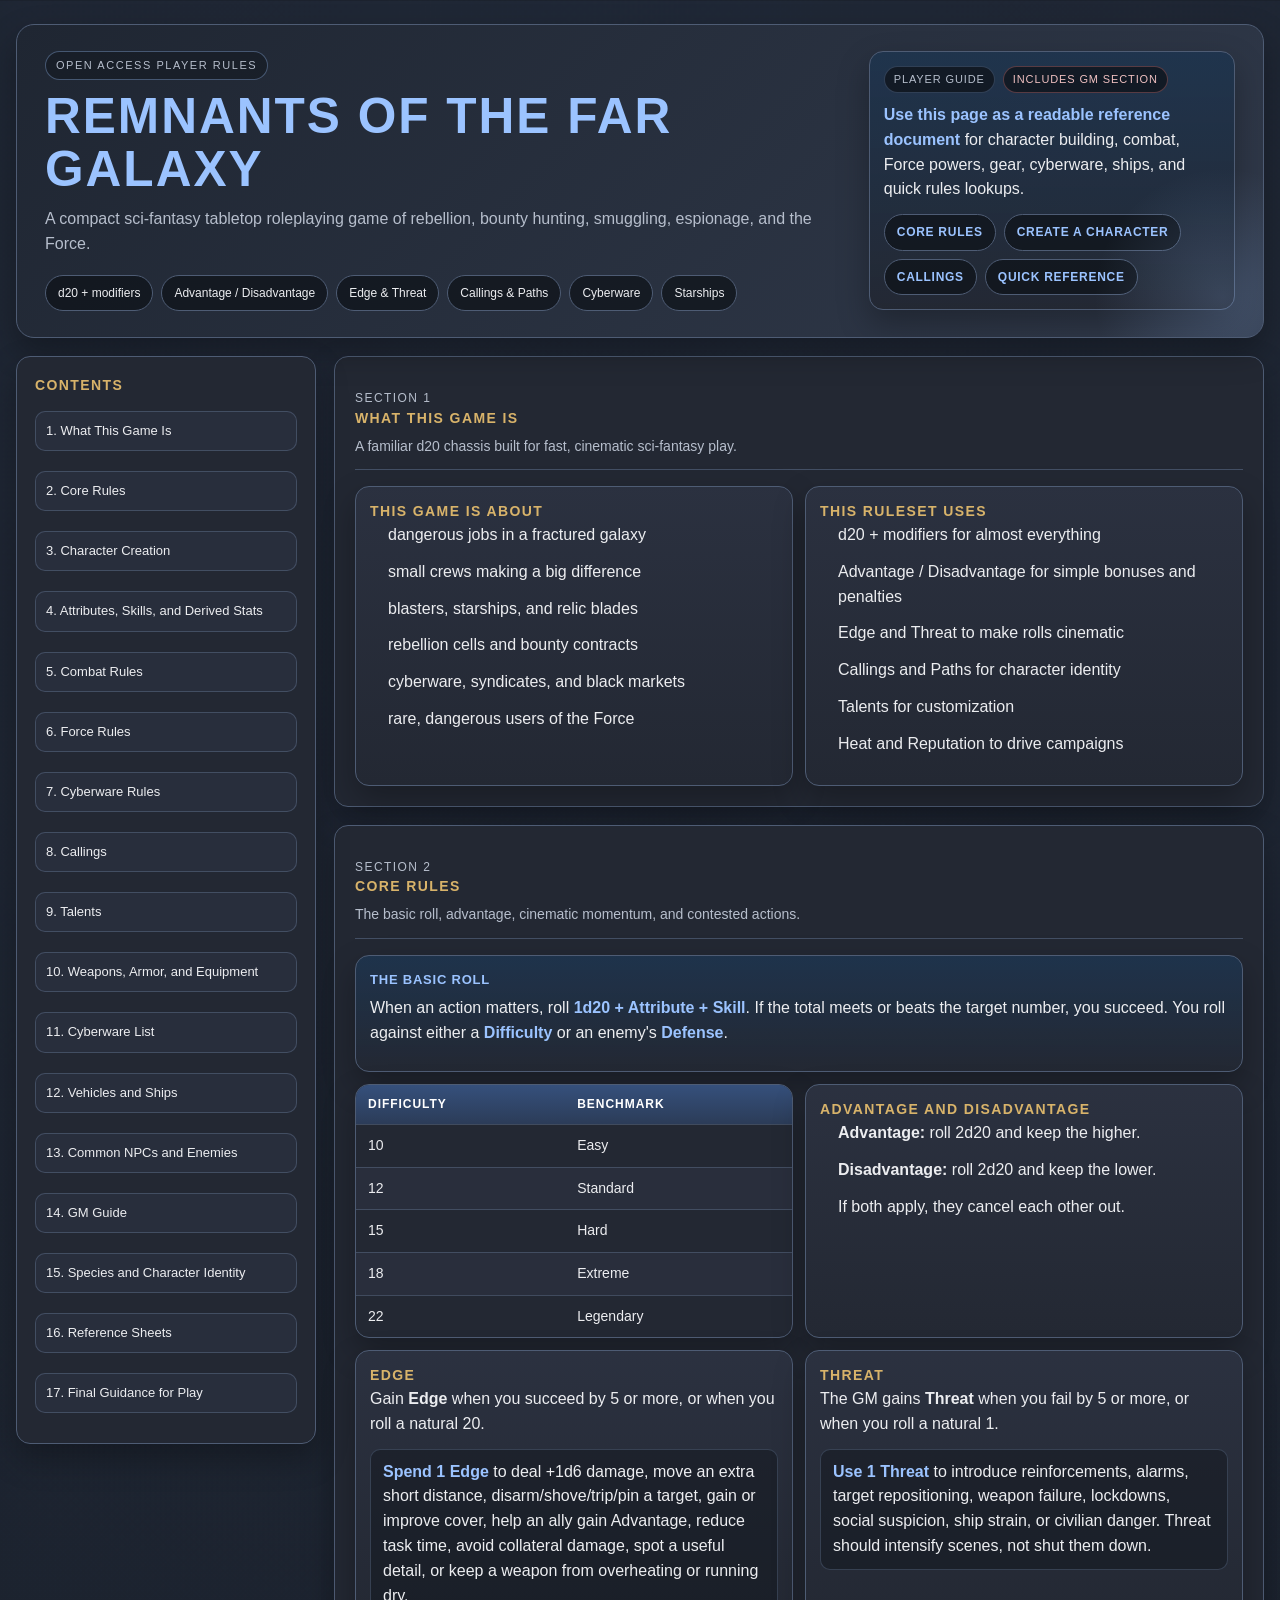
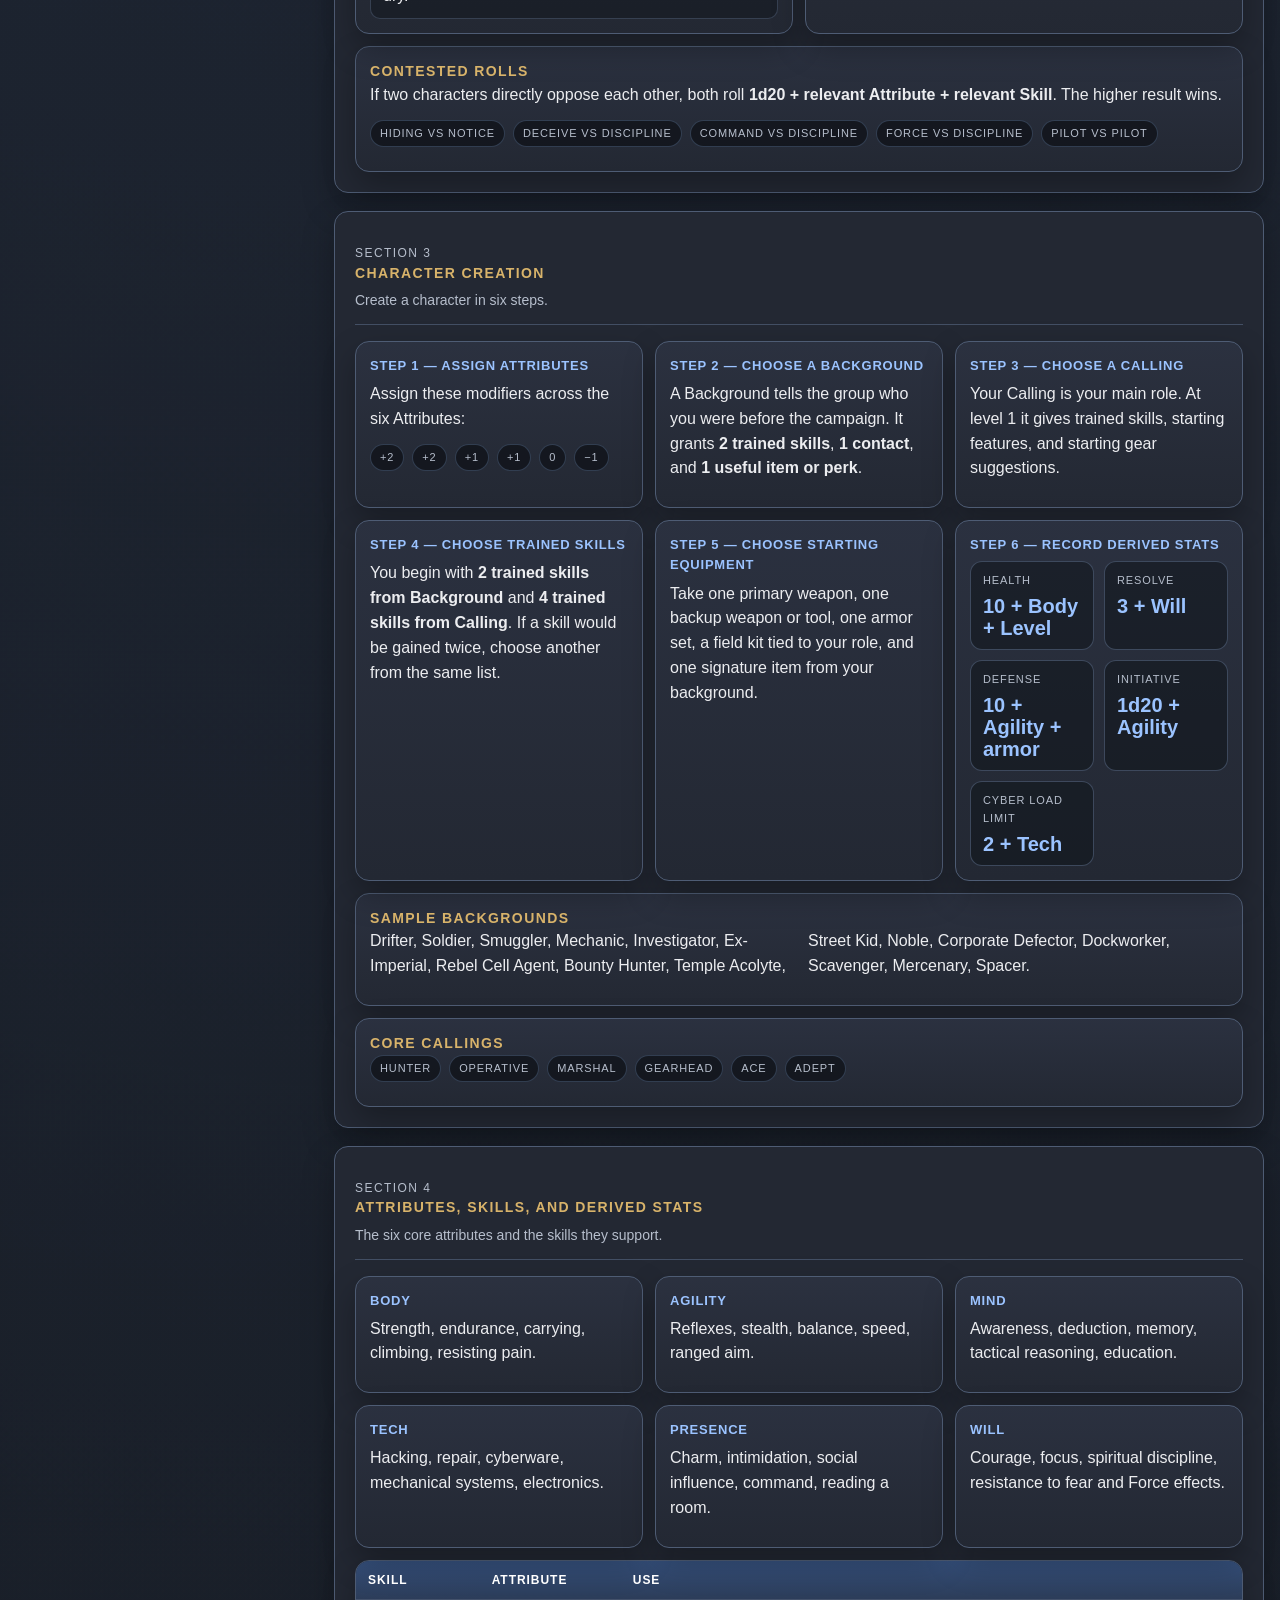
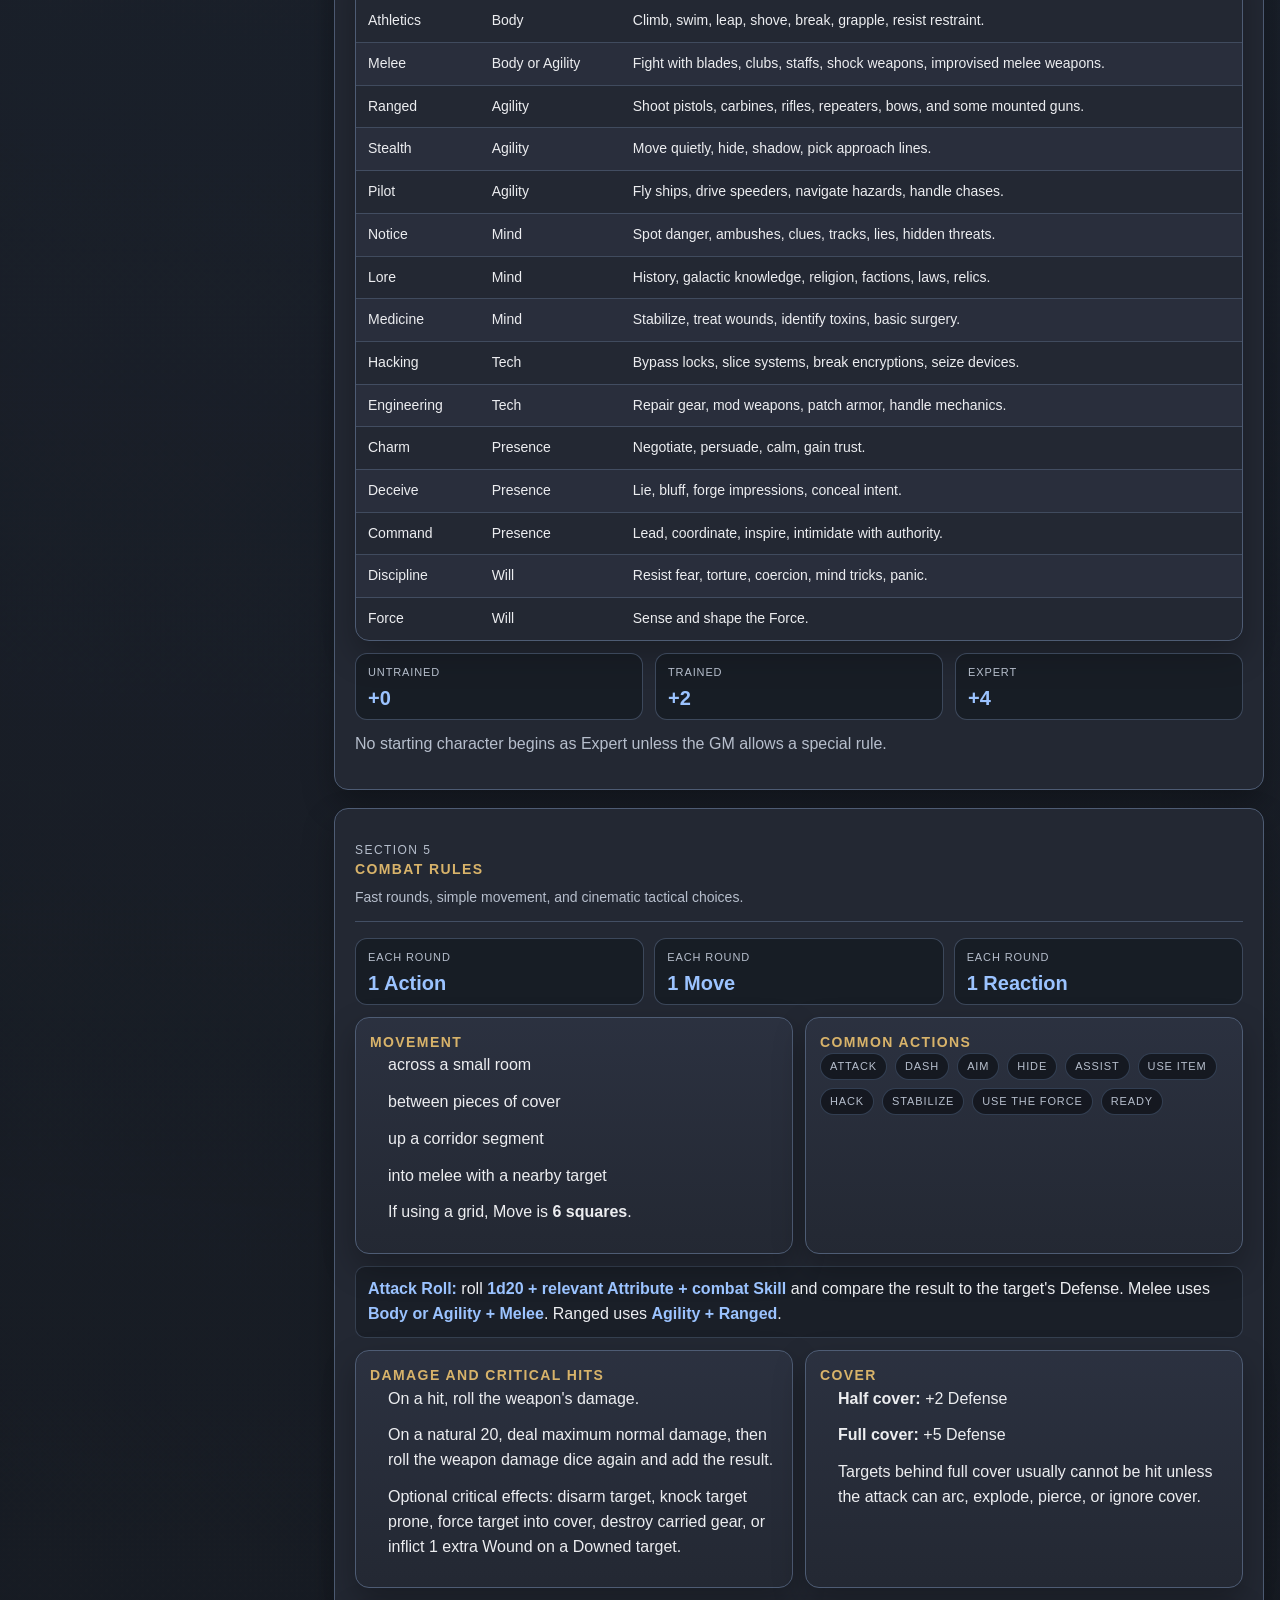
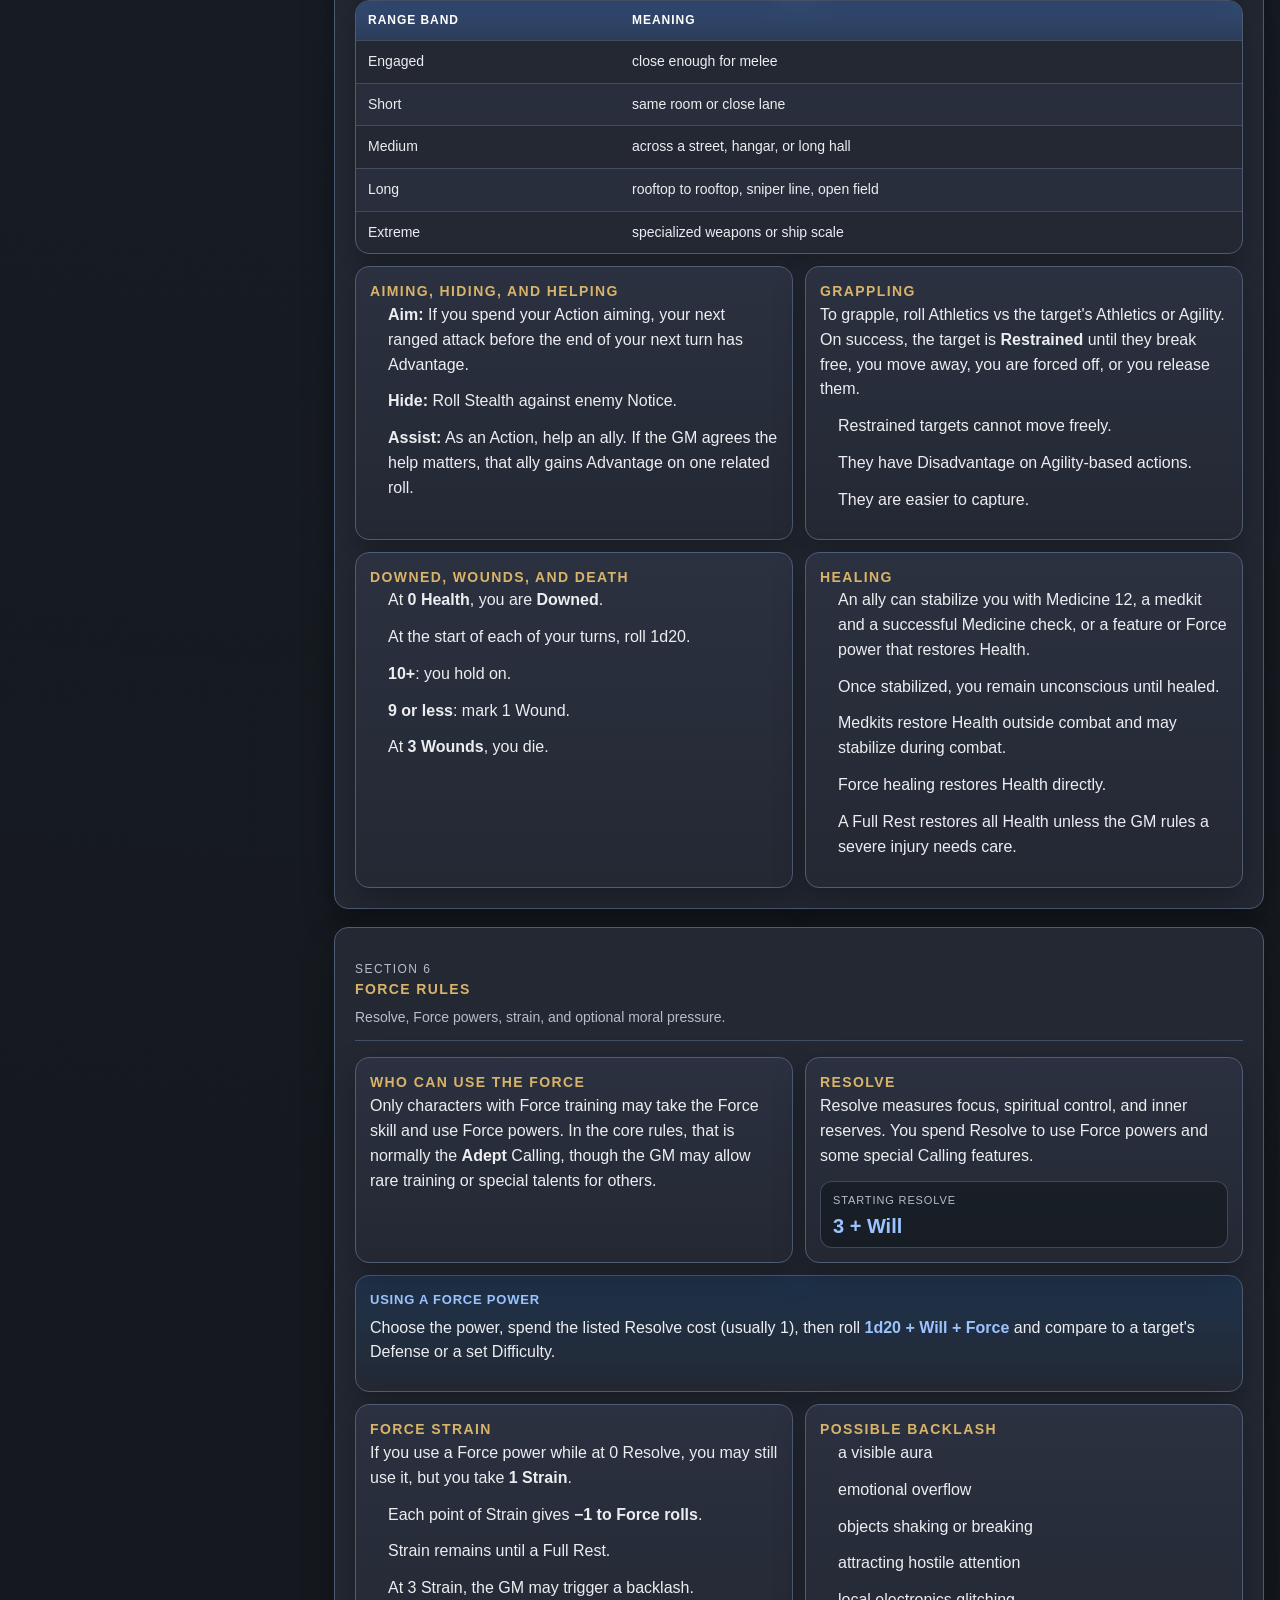
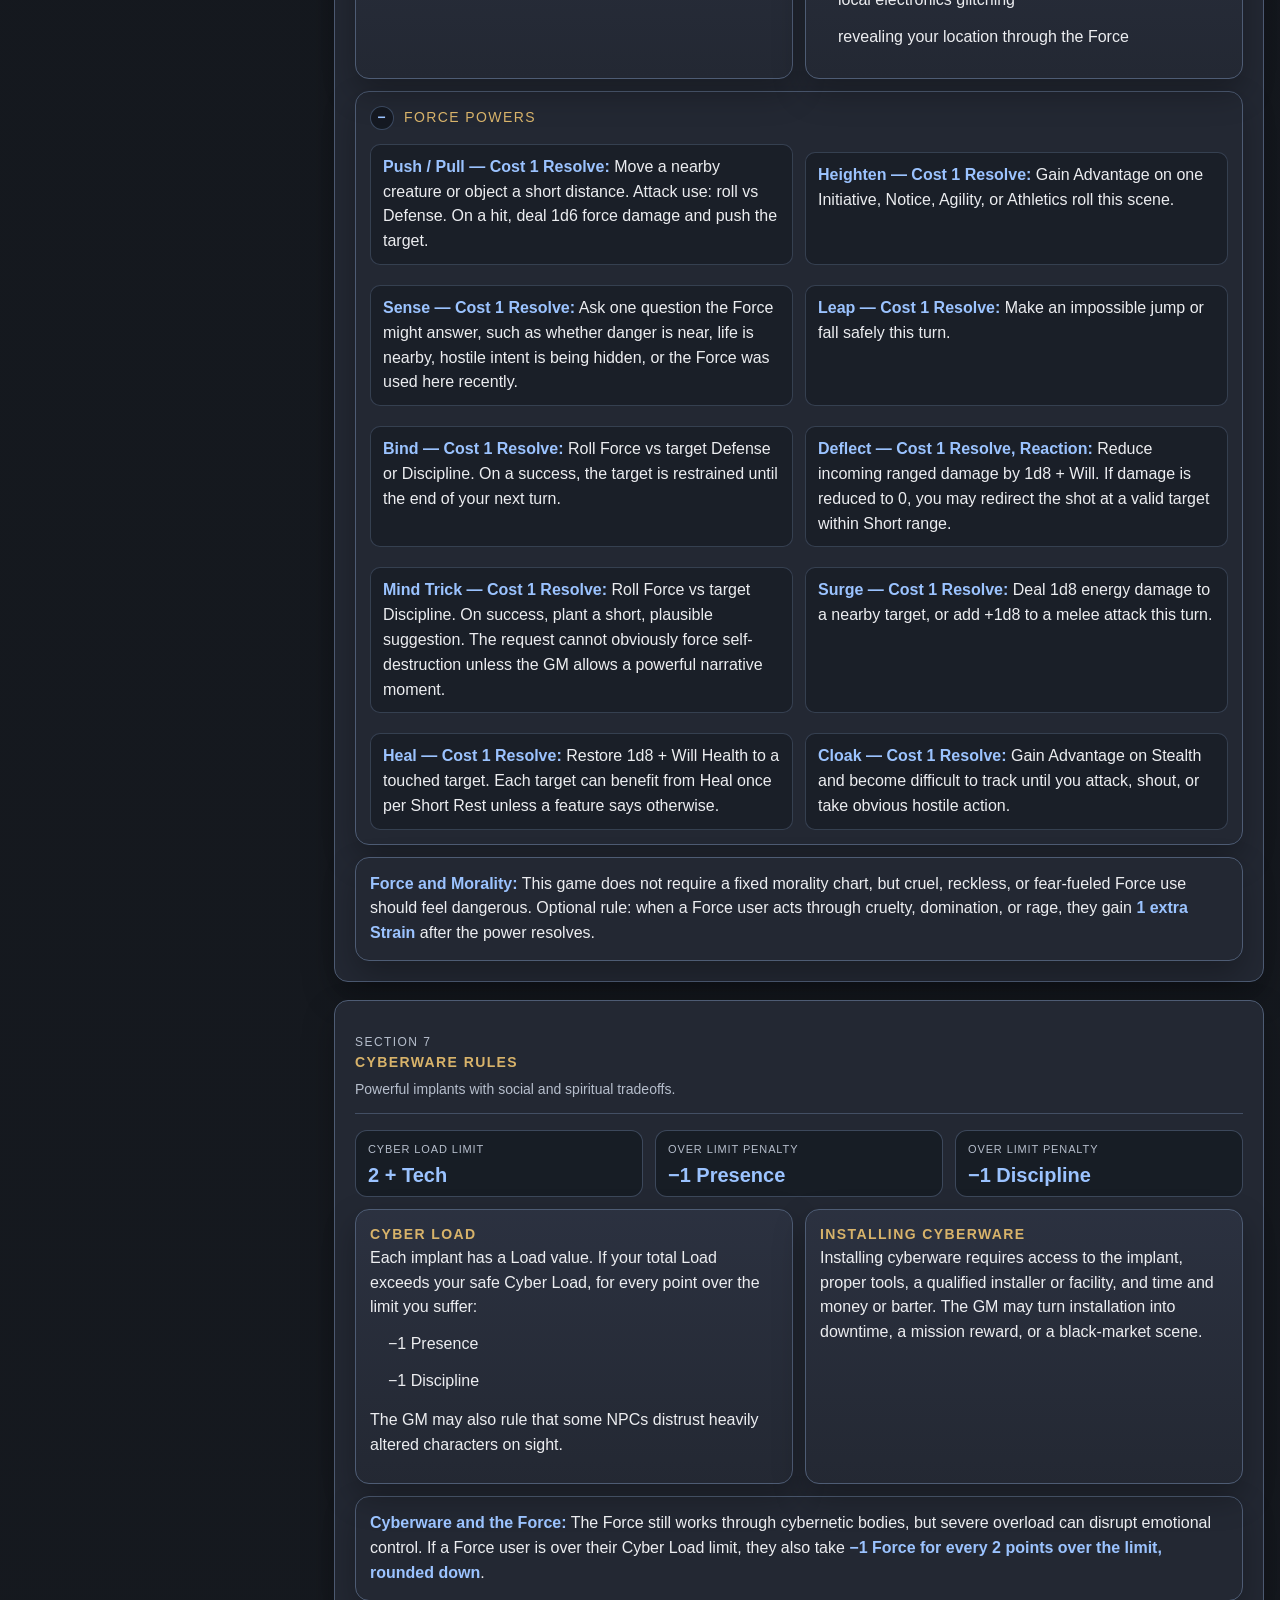
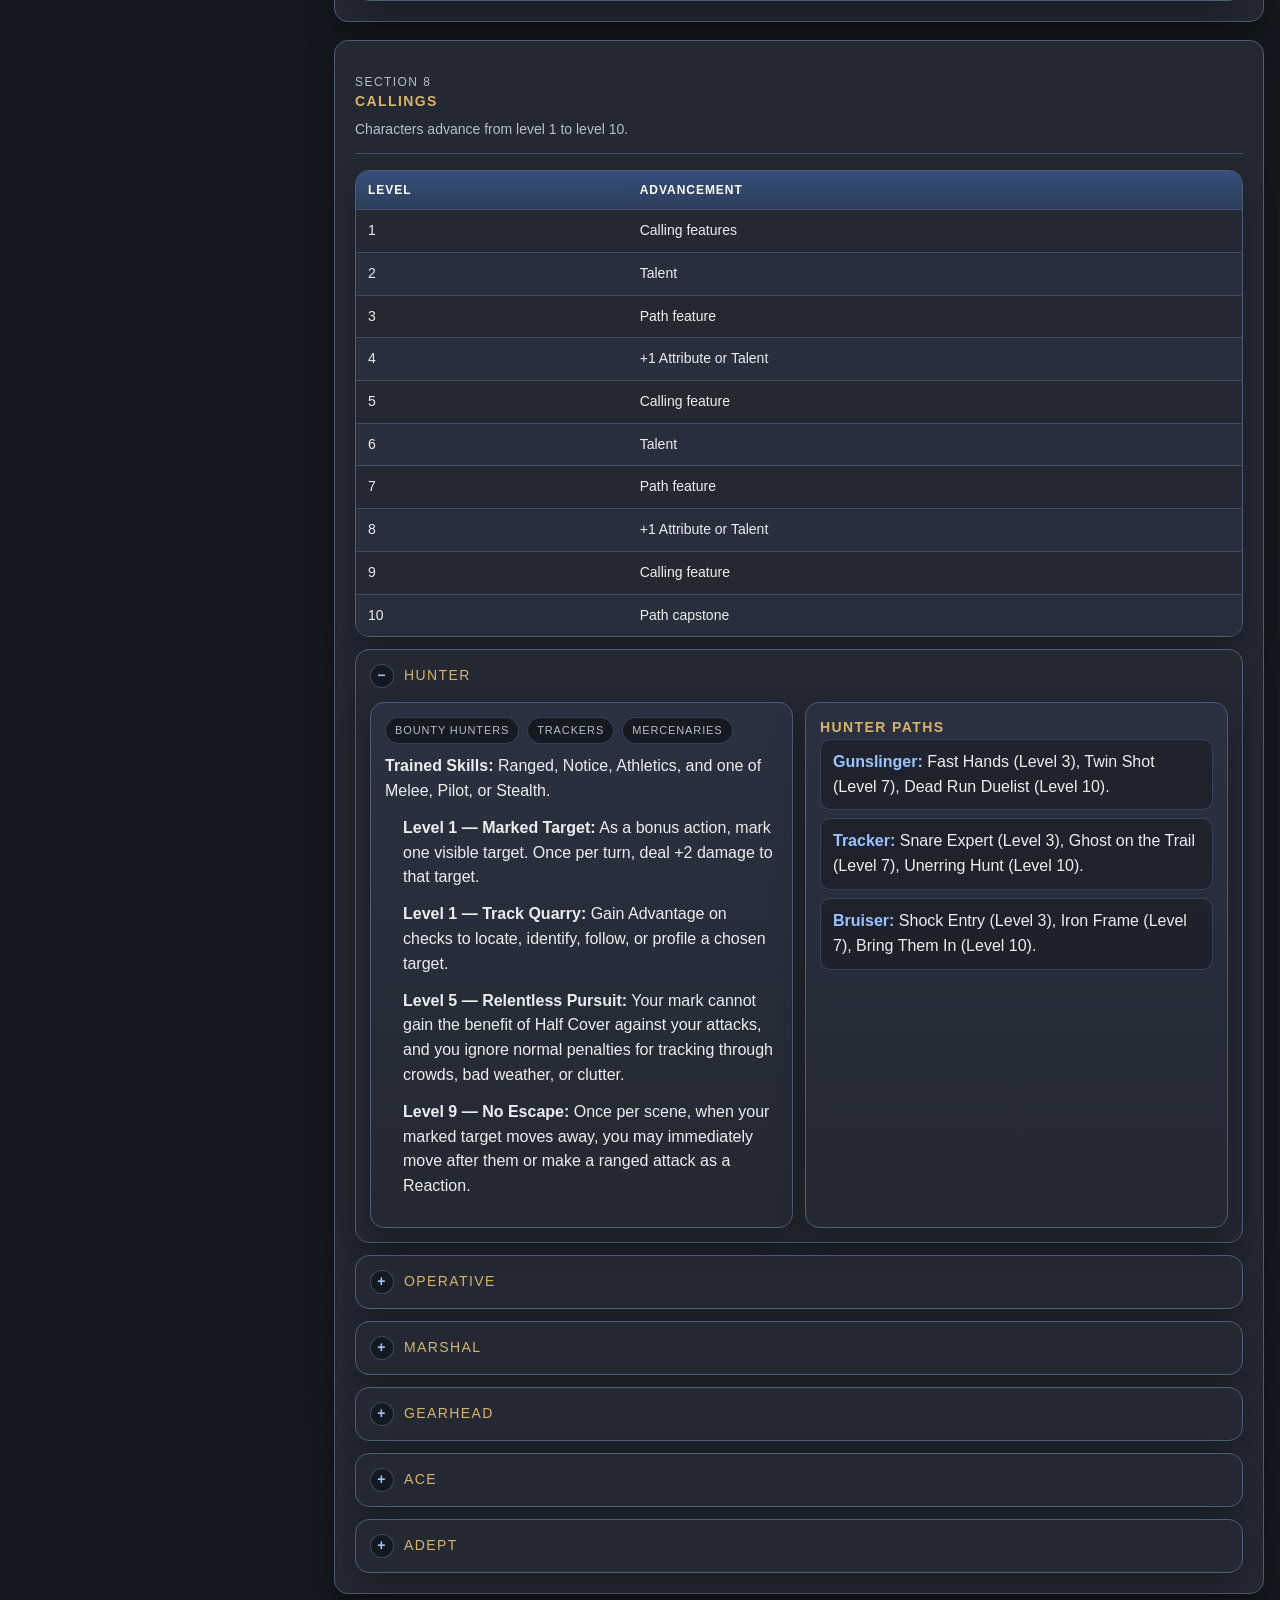
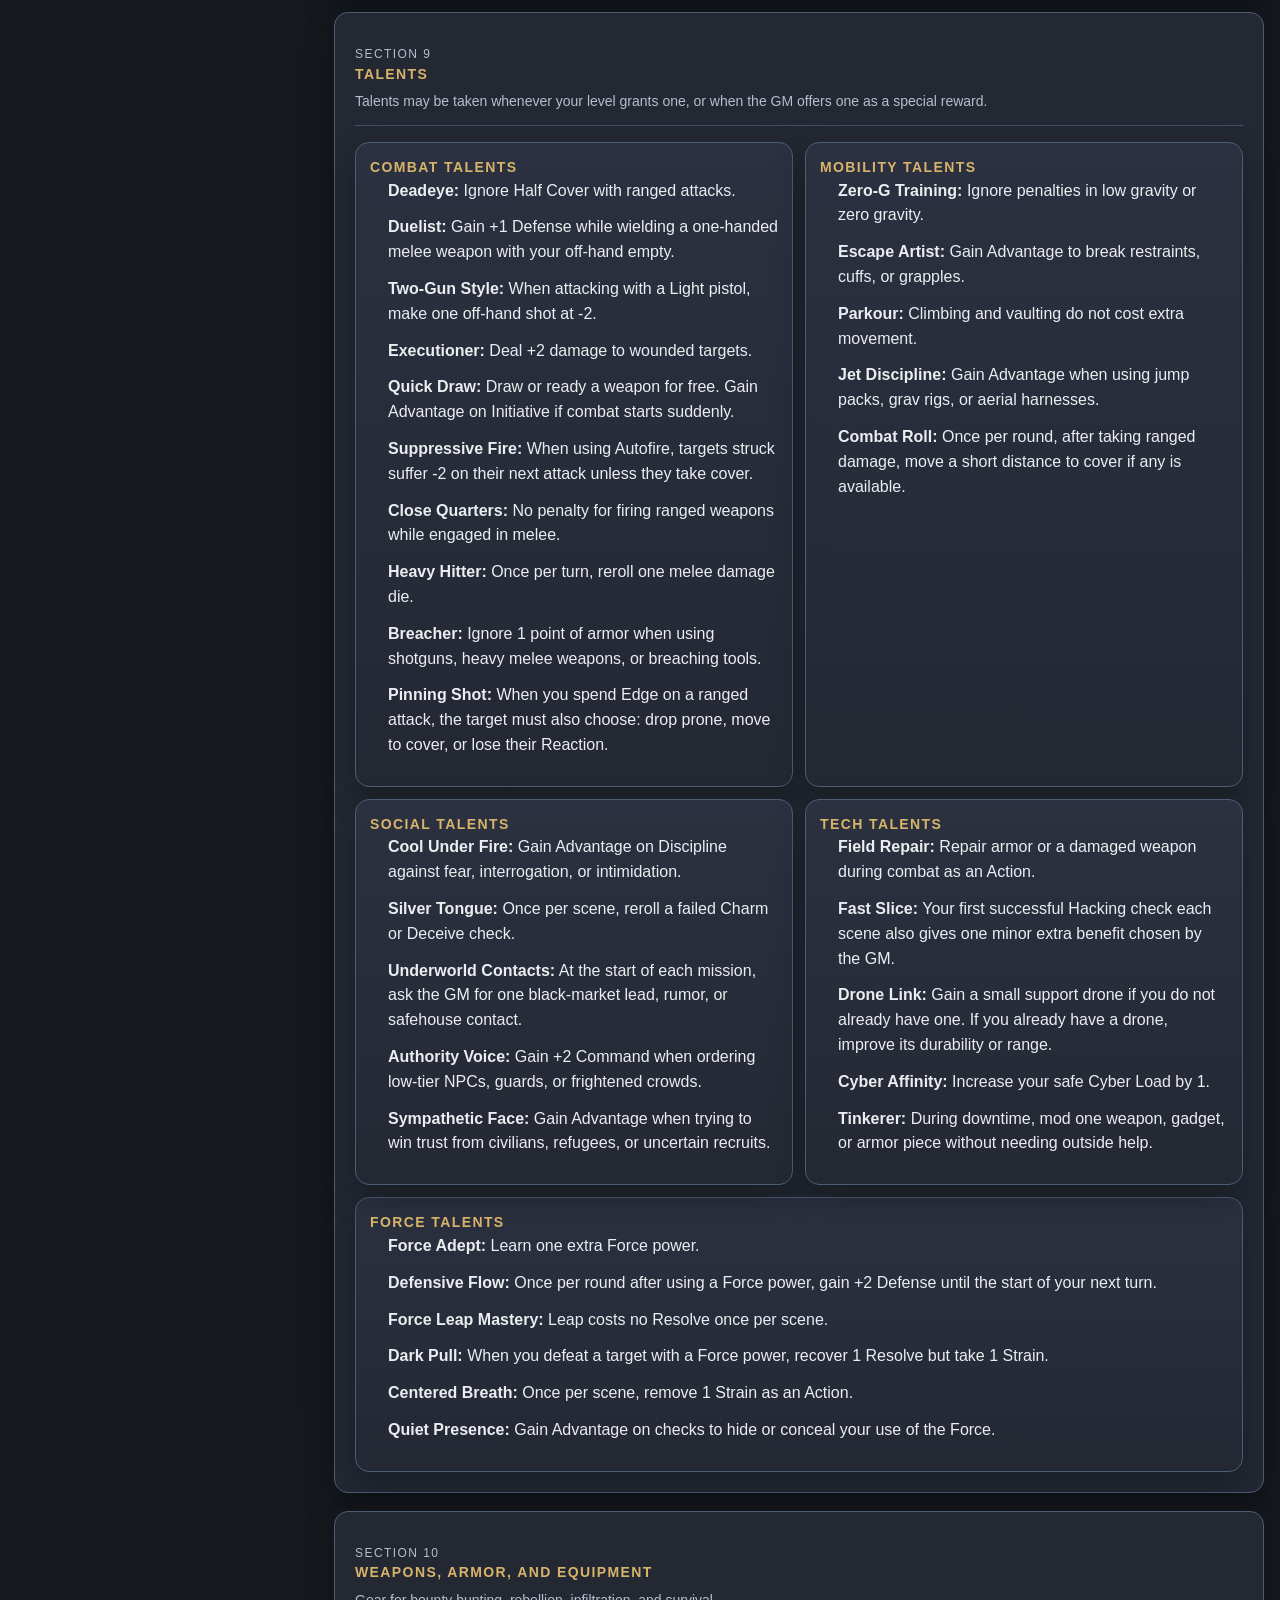
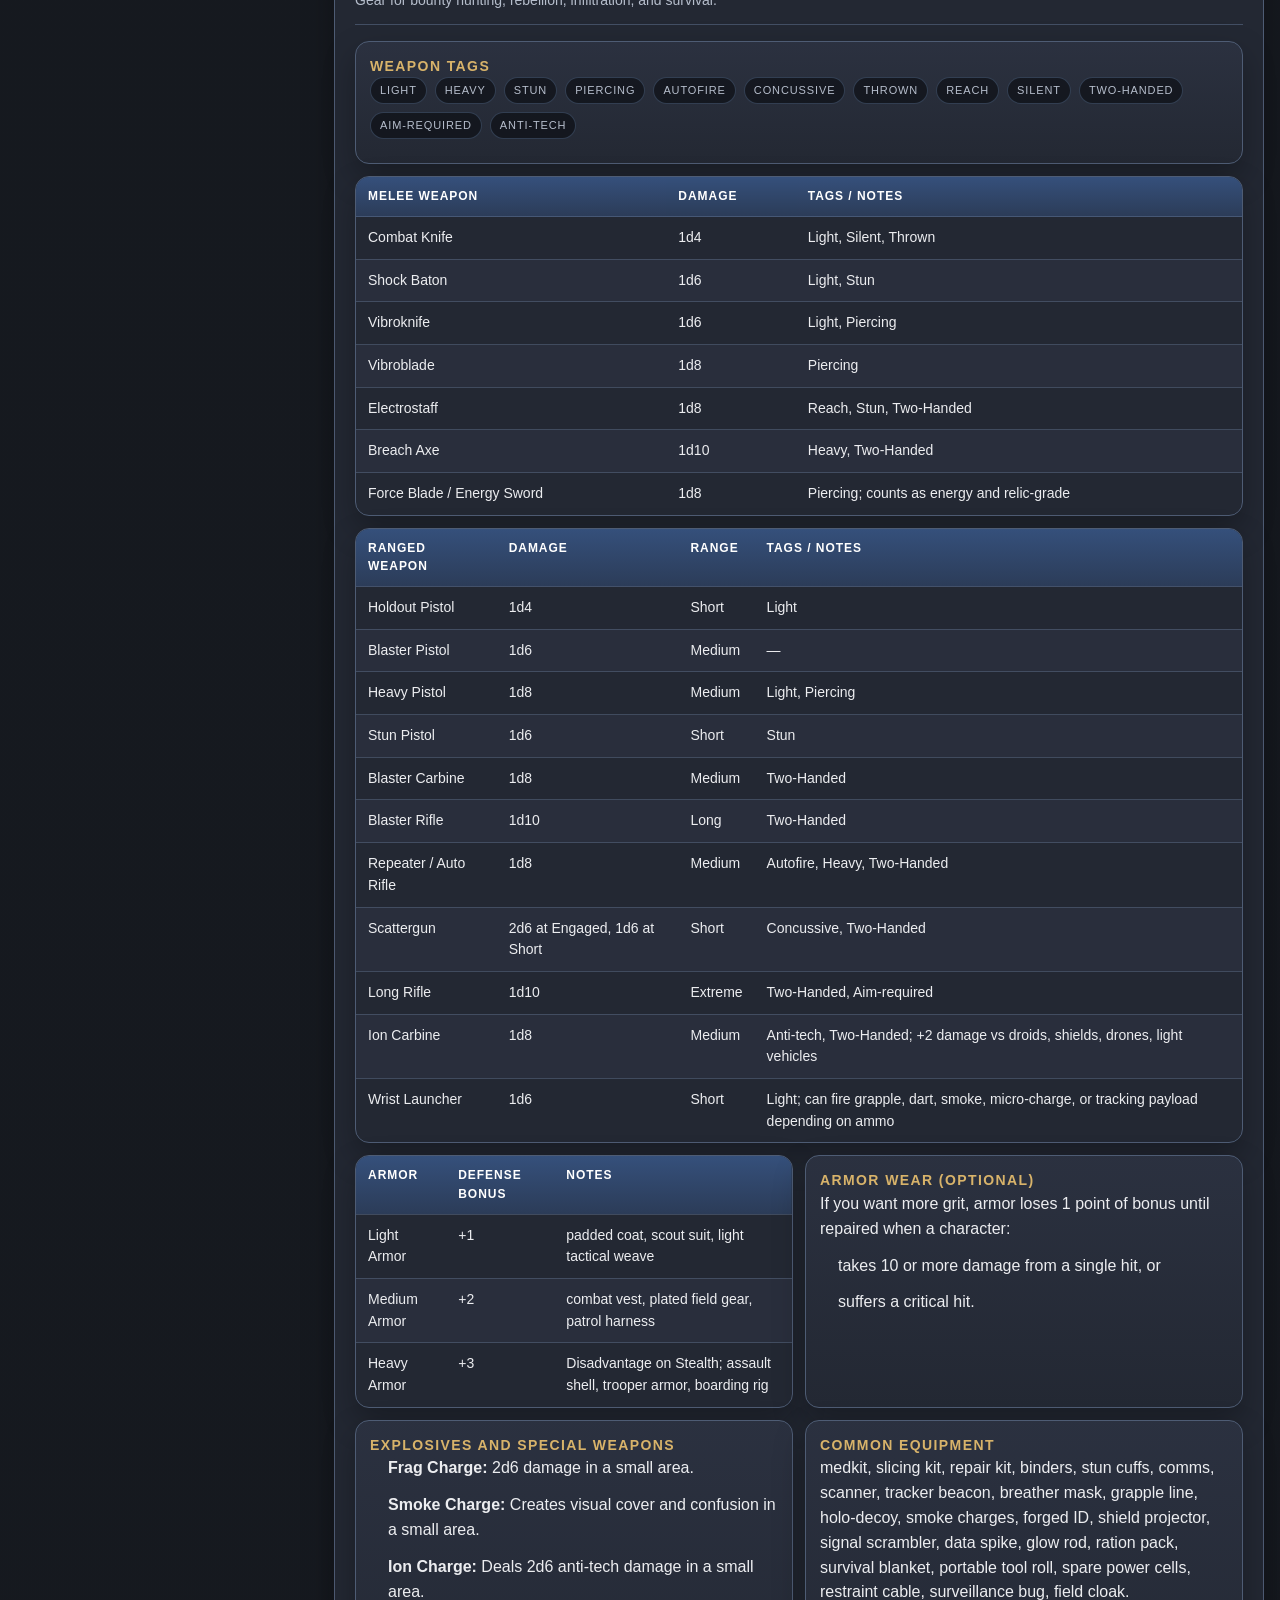
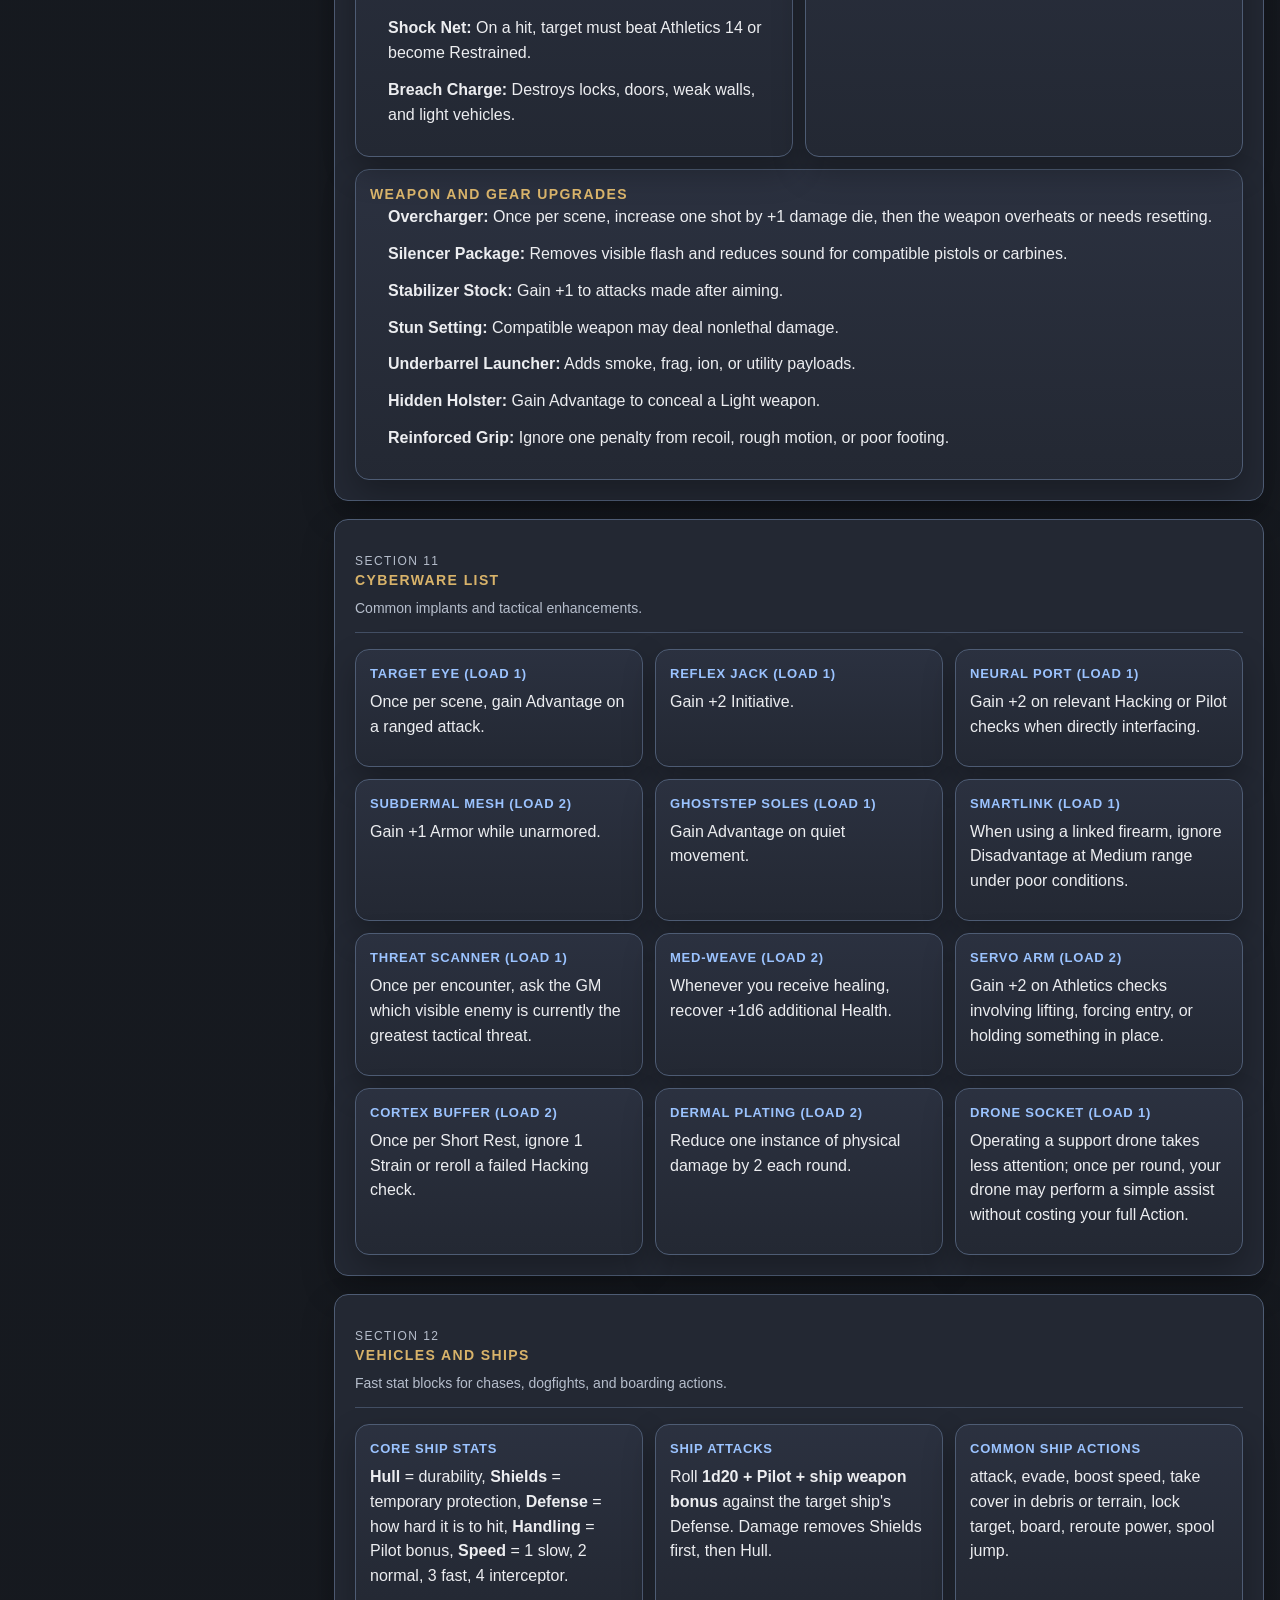
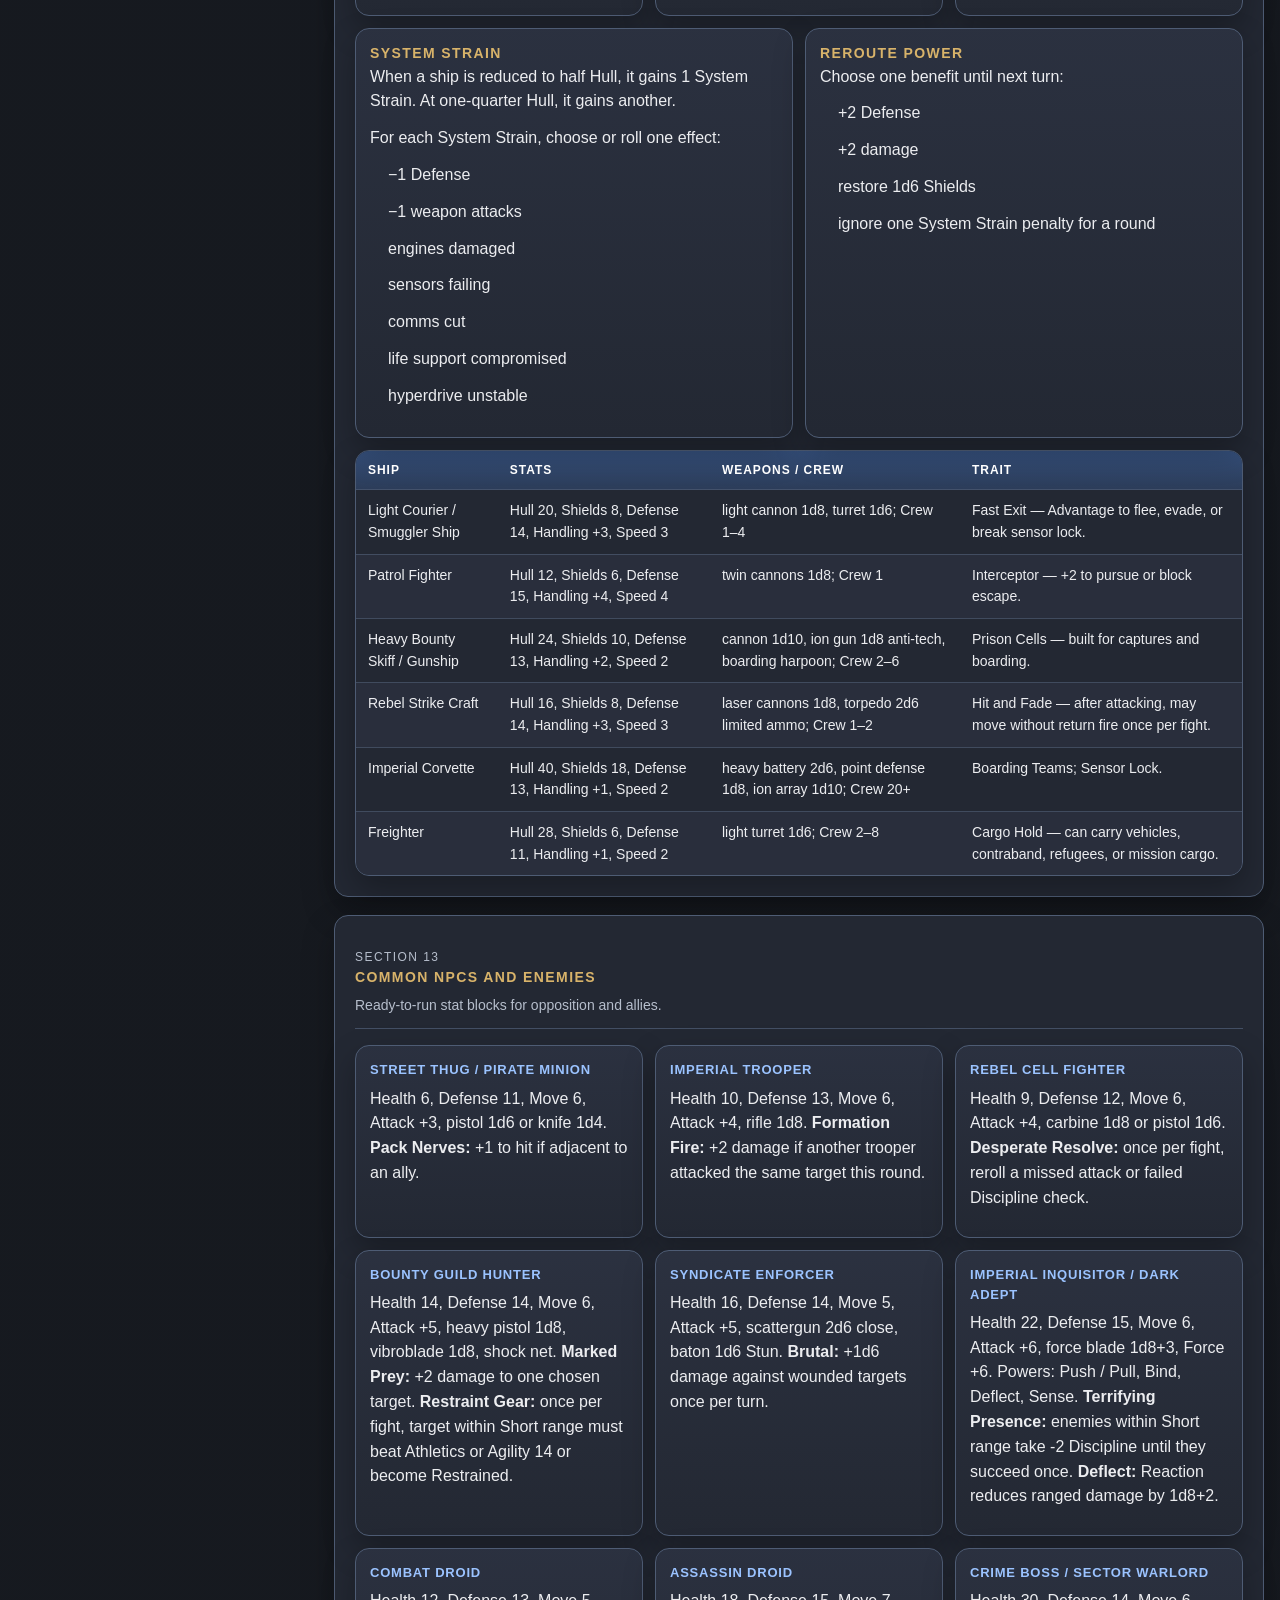
==== website/index.html @ 9bcc5ab6 "Repo" ====
<!DOCTYPE html>
<html lang="en">
<head>
    <meta charset="UTF-8" />
    <meta name="viewport" content="width=device-width, initial-scale=1.0" />
    <title>Remnants of the Far Galaxy — Open Rules</title>
    <style>
        :root {
          --bg: #171a20;
          --panel: #232833;
          --panel2: #2b3140;
          --line: #4e5c74;
          --text: #ecedf0;
          --muted: #b6becc;
          --accent: #9bc3ff;
          --accent2: #d8b36a;
          --danger: #d97d7d;
          --good: #8fd5aa;
          --shadow: 0 14px 32px rgba(0, 0, 0, 0.28);
          --radius: 14px;
          --radius-sm: 10px;
          --content-width: 1360px;
        }

        * { box-sizing: border-box; }

        html {
          scroll-behavior: smooth;
          background: var(--bg);
        }

        body {
          margin: 0;
          font-family: Arial, Helvetica, sans-serif;
          background:
            radial-gradient(circle at top, rgba(84, 110, 163, 0.18), transparent 28%),
            linear-gradient(180deg, #14181e 0%, #171a20 100%);
          color: var(--text);
          line-height: 1.55;
        }

        a {
          color: var(--accent);
          text-decoration: none;
        }

        a:hover { text-decoration: underline; }

        .page {
          width: min(var(--content-width), calc(100% - 32px));
          margin: 0 auto;
          padding: 24px 0 48px;
        }

        .banner {
          background: linear-gradient(135deg, #1f2632, #30394a);
          border: 1px solid var(--line);
          border-radius: 18px;
          padding: 26px 28px;
          box-shadow: var(--shadow);
          margin-bottom: 18px;
          position: relative;
          overflow: hidden;
        }

        .banner::after {
          content: "";
          position: absolute;
          inset: auto -100px -100px auto;
          width: 280px;
          height: 280px;
          background: radial-gradient(circle, rgba(155, 195, 255, 0.18), transparent 65%);
          pointer-events: none;
        }

        .eyebrow {
          display: inline-block;
          margin-bottom: 10px;
          padding: 5px 10px;
          border: 1px solid rgba(155, 195, 255, 0.34);
          border-radius: 999px;
          color: var(--muted);
          font-size: 11px;
          text-transform: uppercase;
          letter-spacing: 0.14em;
          background: rgba(16, 20, 27, 0.45);
        }

        h1 {
          margin: 0;
          font-size: clamp(2rem, 4vw, 3.1rem);
          letter-spacing: 0.04em;
          text-transform: uppercase;
          color: var(--accent);
          line-height: 1.06;
        }

        .subtitle {
          margin: 12px 0 18px;
          max-width: 920px;
          color: var(--muted);
          font-size: 1rem;
        }

        .banner-grid {
          display: grid;
          grid-template-columns: 2.2fr 1fr;
          gap: 18px;
          align-items: start;
        }

        .hero-pills,
        .quick-links {
          display: flex;
          flex-wrap: wrap;
          gap: 8px;
        }

        .pill,
        .quick-link {
          background: rgba(14, 18, 24, 0.7);
          border: 1px solid var(--line);
          border-radius: 999px;
          padding: 8px 12px;
          font-size: 12px;
          color: var(--text);
        }

        .quick-link {
          color: var(--accent);
          text-transform: uppercase;
          letter-spacing: 0.06em;
          font-weight: 700;
        }

        .layout {
          display: grid;
          grid-template-columns: 300px minmax(0, 1fr);
          gap: 18px;
          align-items: start;
        }

        .toc,
        .panel,
        .callout,
        .card,
        .table-wrap,
        .note,
        details {
          background: var(--panel);
          border: 1px solid var(--line);
          border-radius: var(--radius);
          box-shadow: var(--shadow);
        }

        .toc {
          position: sticky;
          top: 16px;
          padding: 18px;
        }

        .toc h2,
        .section-header h2,
        .mini-title,
        details > summary {
          margin: 0;
          font-size: 14px;
          text-transform: uppercase;
          letter-spacing: 0.1em;
          color: var(--accent2);
        }

        .toc-list {
          list-style: none;
          padding: 0;
          margin: 14px 0 0;
          display: grid;
          gap: 8px;
        }

        .toc-list a {
          display: block;
          padding: 9px 10px;
          border-radius: 10px;
          background: rgba(43, 49, 64, 0.75);
          border: 1px solid rgba(78, 92, 116, 0.7);
          color: var(--text);
          font-size: 13px;
        }

        .toc-list a:hover {
          background: rgba(61, 70, 91, 0.95);
          text-decoration: none;
        }

        .content {
          display: grid;
          gap: 18px;
        }

        section.panel {
          padding: 20px;
        }

        .section-header {
          display: flex;
          justify-content: space-between;
          align-items: end;
          gap: 14px;
          padding-bottom: 12px;
          margin-bottom: 16px;
          border-bottom: 1px solid rgba(78, 92, 116, 0.75);
        }

        .section-number {
          color: var(--muted);
          font-size: 12px;
          text-transform: uppercase;
          letter-spacing: 0.12em;
        }

        .section-title-wrap p {
          margin: 6px 0 0;
          color: var(--muted);
          font-size: 14px;
        }

        p { margin: 0 0 12px; }
        ul, ol { margin: 0 0 14px 18px; padding: 0; }
        li + li { margin-top: 5px; }

        .grid-2,
        .grid-3,
        .grid-4,
        .grid-auto {
          display: grid;
          gap: 12px;
        }

        .grid-2 { grid-template-columns: repeat(2, minmax(0, 1fr)); }
        .grid-3 { grid-template-columns: repeat(3, minmax(0, 1fr)); }
        .grid-4 { grid-template-columns: repeat(4, minmax(0, 1fr)); }
        .grid-auto { grid-template-columns: repeat(auto-fit, minmax(220px, 1fr)); }

        .card,
        .callout,
        .note,
        details {
          padding: 14px;
        }

        .card {
          background: linear-gradient(180deg, rgba(43, 49, 64, 0.98), rgba(35, 40, 51, 0.98));
        }

        .callout {
          background: linear-gradient(180deg, rgba(30, 52, 78, 0.9), rgba(35, 40, 51, 0.98));
        }

        .callout strong,
        .note strong,
        .rule strong { color: var(--accent); }

        .tag-row {
          display: flex;
          flex-wrap: wrap;
          gap: 8px;
          margin-bottom: 10px;
        }

        .tag {
          display: inline-block;
          padding: 4px 9px;
          background: rgba(13, 16, 22, 0.7);
          border: 1px solid rgba(155, 195, 255, 0.22);
          border-radius: 999px;
          color: var(--muted);
          font-size: 11px;
          text-transform: uppercase;
          letter-spacing: 0.08em;
        }

        .gm-tag {
          border-color: rgba(217, 125, 125, 0.35);
          color: #efc0c0;
        }

        .list-tight { margin-bottom: 0; }
        .list-plain { list-style: none; margin-left: 0; }

        .rule {
          padding: 10px 12px;
          background: rgba(16, 20, 27, 0.45);
          border: 1px solid rgba(78, 92, 116, 0.55);
          border-radius: 10px;
        }

        .rule + .rule { margin-top: 8px; }

        .rule-title {
          display: block;
          color: var(--accent);
          font-size: 13px;
          font-weight: 700;
          text-transform: uppercase;
          letter-spacing: 0.06em;
          margin-bottom: 6px;
        }

        table {
          width: 100%;
          border-collapse: collapse;
          font-size: 14px;
        }

        .table-wrap {
          overflow: hidden;
          padding: 0;
        }

        thead {
          background: linear-gradient(180deg, rgba(54, 82, 127, 0.95), rgba(44, 61, 90, 0.95));
        }

        th,
        td {
          padding: 10px 12px;
          border-bottom: 1px solid rgba(78, 92, 116, 0.68);
          vertical-align: top;
          text-align: left;
        }

        th {
          color: #fff;
          font-size: 12px;
          text-transform: uppercase;
          letter-spacing: 0.08em;
        }

        tbody tr:nth-child(even) {
          background: rgba(43, 49, 64, 0.72);
        }

        tbody tr:last-child td { border-bottom: 0; }

        .stat-grid {
          display: grid;
          grid-template-columns: repeat(auto-fit, minmax(120px, 1fr));
          gap: 10px;
        }

        .stat {
          background: rgba(16, 20, 27, 0.55);
          border: 1px solid rgba(78, 92, 116, 0.7);
          border-radius: 12px;
          padding: 10px 12px;
        }

        .stat-label {
          display: block;
          font-size: 11px;
          text-transform: uppercase;
          color: var(--muted);
          letter-spacing: 0.08em;
          margin-bottom: 6px;
        }

        .stat-value {
          display: block;
          color: var(--accent);
          font-size: 20px;
          font-weight: 700;
          line-height: 1.1;
        }

        .two-column-text {
          columns: 2 260px;
          column-gap: 18px;
        }

        details > summary {
          cursor: pointer;
          list-style: none;
          display: flex;
          align-items: center;
          gap: 10px;
        }

        details > summary::-webkit-details-marker { display: none; }

        details > summary::before {
          content: "+";
          display: inline-grid;
          place-items: center;
          width: 22px;
          height: 22px;
          border-radius: 999px;
          background: rgba(16, 20, 27, 0.72);
          border: 1px solid rgba(155, 195, 255, 0.28);
          color: var(--accent);
          font-weight: 700;
        }

        details[open] > summary::before { content: "−"; }
        details > div { margin-top: 14px; }

        .footer-note {
          margin-top: 18px;
          color: var(--muted);
          font-size: 13px;
          text-align: center;
        }

        @media (max-width: 1080px) {
          .layout,
          .banner-grid,
          .grid-4,
          .grid-3,
          .grid-2 {
            grid-template-columns: 1fr;
          }

          .toc {
            position: static;
          }
        }

        @media (max-width: 720px) {
          .page {
            width: min(100% - 18px, var(--content-width));
            padding-top: 10px;
          }

          .banner,
          section.panel,
          .toc {
            padding: 16px;
          }

          th,
          td {
            padding: 9px 10px;
            font-size: 13px;
          }
        }
    </style>
</head>
<body>
<div class="page">
    <header class="banner" id="top">
        <div class="banner-grid">
            <div>
                <div class="eyebrow">Open Access Player Rules</div>
                <h1>Remnants of the Far Galaxy</h1>
                <p class="subtitle">A compact sci-fantasy tabletop roleplaying game of rebellion, bounty hunting, smuggling, espionage, and the Force.</p>
                <div class="hero-pills">
                    <span class="pill">d20 + modifiers</span>
                    <span class="pill">Advantage / Disadvantage</span>
                    <span class="pill">Edge &amp; Threat</span>
                    <span class="pill">Callings &amp; Paths</span>
                    <span class="pill">Cyberware</span>
                    <span class="pill">Starships</span>
                </div>
            </div>
            <div>
                <div class="callout">
                    <div class="tag-row">
                        <span class="tag">Player Guide</span>
                        <span class="tag gm-tag">Includes GM Section</span>
                    </div>
                    <p><strong>Use this page as a readable reference document</strong> for character building, combat, Force powers, gear, cyberware, ships, and quick rules lookups.</p>
                    <div class="quick-links" style="margin-top:12px;">
                        <a class="quick-link" href="#core-rules">Core Rules</a>
                        <a class="quick-link" href="#character-creation">Create a Character</a>
                        <a class="quick-link" href="#callings">Callings</a>
                        <a class="quick-link" href="#reference-sheets">Quick Reference</a>
                    </div>
                </div>
            </div>
        </div>
    </header>

    <div class="layout">
        <aside class="toc">
            <h2>Contents</h2>
            <ol class="toc-list">
                <p><a href="#what-this-game-is">1. What This Game Is</a></p>
                <p><a href="#core-rules">2. Core Rules</a></p>
                <p><a href="#character-creation">3. Character Creation</a></p>
                <p><a href="#attributes-skills">4. Attributes, Skills, and Derived Stats</a></p>
                <p><a href="#combat-rules">5. Combat Rules</a></p>
                <p><a href="#force-rules">6. Force Rules</a></p>
                <p><a href="#cyberware-rules">7. Cyberware Rules</a></p>
                <p><a href="#callings">8. Callings</a></p>
                <p><a href="#talents">9. Talents</a></p>
                <p><a href="#equipment">10. Weapons, Armor, and Equipment</a></p>
                <p><a href="#cyberware-list">11. Cyberware List</a></p>
                <p><a href="#vehicles-ships">12. Vehicles and Ships</a></p>
                <p><a href="#npcs-enemies">13. Common NPCs and Enemies</a></p>
                <p><a href="#gm-guide">14. GM Guide</a></p>
                <p><a href="#species-identity">15. Species and Character Identity</a></p>
                <p><a href="#reference-sheets">16. Reference Sheets</a></p>
                <p><a href="#final-guidance">17. Final Guidance for Play</a></p>
            </ol>
        </aside>

        <main class="content">
            <section class="panel">
                <p><a id="what-this-game-is"> </a></p>
                <div class="section-header">
                    <div class="section-title-wrap">
                        <div class="section-number">Section 1</div>
                        <h2>What This Game Is</h2>
                        <p>A familiar d20 chassis built for fast, cinematic sci-fantasy play.</p>
                    </div>
                </div>

                <div class="grid-2">
                    <div class="card">
                        <h3 class="mini-title">This game is about</h3>
                        <ul>
                            <p>dangerous jobs in a fractured galaxy</p>
                            <p>small crews making a big difference</p>
                            <p>blasters, starships, and relic blades</p>
                            <p>rebellion cells and bounty contracts</p>
                            <p>cyberware, syndicates, and black markets</p>
                            <p>rare, dangerous users of the Force</p>
                        </ul>
                    </div>
                    <div class="card">
                        <h3 class="mini-title">This ruleset uses</h3>
                        <ul>
                            <p>d20 + modifiers for almost everything</p>
                            <p>Advantage / Disadvantage for simple bonuses and penalties</p>
                            <p>Edge and Threat to make rolls cinematic</p>
                            <p>Callings and Paths for character identity</p>
                            <p>Talents for customization</p>
                            <p>Heat and Reputation to drive campaigns</p>
                        </ul>
                    </div>
                </div>
            </section>

            <section class="panel" >
                <p><a id="core-rules"> </a></p>
                <div class="section-header">
                    <div class="section-title-wrap">
                        <div class="section-number">Section 2</div>
                        <h2>Core Rules</h2>
                        <p>The basic roll, advantage, cinematic momentum, and contested actions.</p>
                    </div>
                </div>

                <div class="callout">
                    <span class="rule-title">The Basic Roll</span>
                    <p>When an action matters, roll <strong>1d20 + Attribute + Skill</strong>. If the total meets or beats the target number, you succeed. You roll against either a <strong>Difficulty</strong> or an enemy's <strong>Defense</strong>.</p>
                </div>

                <div class="grid-2" style="margin-top:12px;">
                    <div class="table-wrap">
                        <table>
                            <thead>
                            <tr><th>Difficulty</th><th>Benchmark</th></tr>
                            </thead>
                            <tbody>
                            <tr><td>10</td><td>Easy</td></tr>
                            <tr><td>12</td><td>Standard</td></tr>
                            <tr><td>15</td><td>Hard</td></tr>
                            <tr><td>18</td><td>Extreme</td></tr>
                            <tr><td>22</td><td>Legendary</td></tr>
                            </tbody>
                        </table>
                    </div>
                    <div class="card">
                        <h3 class="mini-title">Advantage and Disadvantage</h3>
                        <ul class="list-tight">
                            <p><strong>Advantage:</strong> roll 2d20 and keep the higher.</p>
                            <p><strong>Disadvantage:</strong> roll 2d20 and keep the lower.</p>
                            <p>If both apply, they cancel each other out.</p>
                        </ul>
                    </div>
                </div>

                <div class="grid-2" style="margin-top:12px;">
                    <div class="card">
                        <h3 class="mini-title">Edge</h3>
                        <p>Gain <strong>Edge</strong> when you succeed by 5 or more, or when you roll a natural 20.</p>
                        <div class="rule"><strong>Spend 1 Edge</strong> to deal +1d6 damage, move an extra short distance, disarm/shove/trip/pin a target, gain or improve cover, help an ally gain Advantage, reduce task time, avoid collateral damage, spot a useful detail, or keep a weapon from overheating or running dry.</div>
                    </div>
                    <div class="card">
                        <h3 class="mini-title">Threat</h3>
                        <p>The GM gains <strong>Threat</strong> when you fail by 5 or more, or when you roll a natural 1.</p>
                        <div class="rule"><strong>Use 1 Threat</strong> to introduce reinforcements, alarms, target repositioning, weapon failure, lockdowns, social suspicion, ship strain, or civilian danger. Threat should intensify scenes, not shut them down.</div>
                    </div>
                </div>

                <div class="card" style="margin-top:12px;">
                    <h3 class="mini-title">Contested Rolls</h3>
                    <p>If two characters directly oppose each other, both roll <strong>1d20 + relevant Attribute + relevant Skill</strong>. The higher result wins.</p>
                    <div class="tag-row" style="margin-top:10px;">
                        <span class="tag">Hiding vs Notice</span>
                        <span class="tag">Deceive vs Discipline</span>
                        <span class="tag">Command vs Discipline</span>
                        <span class="tag">Force vs Discipline</span>
                        <span class="tag">Pilot vs Pilot</span>
                    </div>
                </div>
            </section>

            <section class="panel" >
                <p><a id="character-creation"> </a></p>
                <div class="section-header">
                    <div class="section-title-wrap">
                        <div class="section-number">Section 3</div>
                        <h2>Character Creation</h2>
                        <p>Create a character in six steps.</p>
                    </div>
                </div>

                <div class="grid-auto">
                    <div class="card">
                        <span class="rule-title">Step 1 — Assign Attributes</span>
                        <p>Assign these modifiers across the six Attributes:</p>
                        <div class="tag-row"><span class="tag">+2</span><span class="tag">+2</span><span class="tag">+1</span><span class="tag">+1</span><span class="tag">0</span><span class="tag">−1</span></div>
                    </div>
                    <div class="card">
                        <span class="rule-title">Step 2 — Choose a Background</span>
                        <p>A Background tells the group who you were before the campaign. It grants <strong>2 trained skills</strong>, <strong>1 contact</strong>, and <strong>1 useful item or perk</strong>.</p>
                    </div>
                    <div class="card">
                        <span class="rule-title">Step 3 — Choose a Calling</span>
                        <p>Your Calling is your main role. At level 1 it gives trained skills, starting features, and starting gear suggestions.</p>
                    </div>
                    <div class="card">
                        <span class="rule-title">Step 4 — Choose Trained Skills</span>
                        <p>You begin with <strong>2 trained skills from Background</strong> and <strong>4 trained skills from Calling</strong>. If a skill would be gained twice, choose another from the same list.</p>
                    </div>
                    <div class="card">
                        <span class="rule-title">Step 5 — Choose Starting Equipment</span>
                        <p>Take one primary weapon, one backup weapon or tool, one armor set, a field kit tied to your role, and one signature item from your background.</p>
                    </div>
                    <div class="card">
                        <span class="rule-title">Step 6 — Record Derived Stats</span>
                        <div class="stat-grid">
                            <div class="stat"><span class="stat-label">Health</span><span class="stat-value">10 + Body + Level</span></div>
                            <div class="stat"><span class="stat-label">Resolve</span><span class="stat-value">3 + Will</span></div>
                            <div class="stat"><span class="stat-label">Defense</span><span class="stat-value">10 + Agility + armor</span></div>
                            <div class="stat"><span class="stat-label">Initiative</span><span class="stat-value">1d20 + Agility</span></div>
                            <div class="stat"><span class="stat-label">Cyber Load Limit</span><span class="stat-value">2 + Tech</span></div>
                        </div>
                    </div>
                </div>

                <div class="card" style="margin-top:12px;">
                    <h3 class="mini-title">Sample Backgrounds</h3>
                    <p class="two-column-text">Drifter, Soldier, Smuggler, Mechanic, Investigator, Ex-Imperial, Rebel Cell Agent, Bounty Hunter, Temple Acolyte, Street Kid, Noble, Corporate Defector, Dockworker, Scavenger, Mercenary, Spacer.</p>
                </div>

                <div class="card" style="margin-top:12px;">
                    <h3 class="mini-title">Core Callings</h3>
                    <div class="tag-row">
                        <span class="tag">Hunter</span>
                        <span class="tag">Operative</span>
                        <span class="tag">Marshal</span>
                        <span class="tag">Gearhead</span>
                        <span class="tag">Ace</span>
                        <span class="tag">Adept</span>
                    </div>
                </div>
            </section>

            <section class="panel" >
                <p><a id="attributes-skills"> </a></p>
                <div class="section-header">
                    <div class="section-title-wrap">
                        <div class="section-number">Section 4</div>
                        <h2>Attributes, Skills, and Derived Stats</h2>
                        <p>The six core attributes and the skills they support.</p>
                    </div>
                </div>

                <div class="grid-3">
                    <div class="card"><span class="rule-title">Body</span><p>Strength, endurance, carrying, climbing, resisting pain.</p></div>
                    <div class="card"><span class="rule-title">Agility</span><p>Reflexes, stealth, balance, speed, ranged aim.</p></div>
                    <div class="card"><span class="rule-title">Mind</span><p>Awareness, deduction, memory, tactical reasoning, education.</p></div>
                    <div class="card"><span class="rule-title">Tech</span><p>Hacking, repair, cyberware, mechanical systems, electronics.</p></div>
                    <div class="card"><span class="rule-title">Presence</span><p>Charm, intimidation, social influence, command, reading a room.</p></div>
                    <div class="card"><span class="rule-title">Will</span><p>Courage, focus, spiritual discipline, resistance to fear and Force effects.</p></div>
                </div>

                <div class="table-wrap" style="margin-top:12px;">
                    <table>
                        <thead>
                        <tr><th>Skill</th><th>Attribute</th><th>Use</th></tr>
                        </thead>
                        <tbody>
                        <tr><td>Athletics</td><td>Body</td><td>Climb, swim, leap, shove, break, grapple, resist restraint.</td></tr>
                        <tr><td>Melee</td><td>Body or Agility</td><td>Fight with blades, clubs, staffs, shock weapons, improvised melee weapons.</td></tr>
                        <tr><td>Ranged</td><td>Agility</td><td>Shoot pistols, carbines, rifles, repeaters, bows, and some mounted guns.</td></tr>
                        <tr><td>Stealth</td><td>Agility</td><td>Move quietly, hide, shadow, pick approach lines.</td></tr>
                        <tr><td>Pilot</td><td>Agility</td><td>Fly ships, drive speeders, navigate hazards, handle chases.</td></tr>
                        <tr><td>Notice</td><td>Mind</td><td>Spot danger, ambushes, clues, tracks, lies, hidden threats.</td></tr>
                        <tr><td>Lore</td><td>Mind</td><td>History, galactic knowledge, religion, factions, laws, relics.</td></tr>
                        <tr><td>Medicine</td><td>Mind</td><td>Stabilize, treat wounds, identify toxins, basic surgery.</td></tr>
                        <tr><td>Hacking</td><td>Tech</td><td>Bypass locks, slice systems, break encryptions, seize devices.</td></tr>
                        <tr><td>Engineering</td><td>Tech</td><td>Repair gear, mod weapons, patch armor, handle mechanics.</td></tr>
                        <tr><td>Charm</td><td>Presence</td><td>Negotiate, persuade, calm, gain trust.</td></tr>
                        <tr><td>Deceive</td><td>Presence</td><td>Lie, bluff, forge impressions, conceal intent.</td></tr>
                        <tr><td>Command</td><td>Presence</td><td>Lead, coordinate, inspire, intimidate with authority.</td></tr>
                        <tr><td>Discipline</td><td>Will</td><td>Resist fear, torture, coercion, mind tricks, panic.</td></tr>
                        <tr><td>Force</td><td>Will</td><td>Sense and shape the Force.</td></tr>
                        </tbody>
                    </table>
                </div>

                <div class="grid-3" style="margin-top:12px;">
                    <div class="stat"><span class="stat-label">Untrained</span><span class="stat-value">+0</span></div>
                    <div class="stat"><span class="stat-label">Trained</span><span class="stat-value">+2</span></div>
                    <div class="stat"><span class="stat-label">Expert</span><span class="stat-value">+4</span></div>
                </div>
                <p style="margin-top:12px; color: var(--muted);">No starting character begins as Expert unless the GM allows a special rule.</p>
            </section>

            <section class="panel" >
                <p><a id="combat-rules"> </a></p>
                <div class="section-header">
                    <div class="section-title-wrap">
                        <div class="section-number">Section 5</div>
                        <h2>Combat Rules</h2>
                        <p>Fast rounds, simple movement, and cinematic tactical choices.</p>
                    </div>
                </div>

                <div class="stat-grid">
                    <div class="stat"><span class="stat-label">Each Round</span><span class="stat-value">1 Action</span></div>
                    <div class="stat"><span class="stat-label">Each Round</span><span class="stat-value">1 Move</span></div>
                    <div class="stat"><span class="stat-label">Each Round</span><span class="stat-value">1 Reaction</span></div>
                </div>

                <div class="grid-2" style="margin-top:12px;">
                    <div class="card">
                        <h3 class="mini-title">Movement</h3>
                        <ul>
                            <p>across a small room</p>
                            <p>between pieces of cover</p>
                            <p>up a corridor segment</p>
                            <p>into melee with a nearby target</p>
                            <p>If using a grid, Move is <strong>6 squares</strong>.</p>
                        </ul>
                    </div>
                    <div class="card">
                        <h3 class="mini-title">Common Actions</h3>
                        <div class="tag-row">
                            <span class="tag">Attack</span>
                            <span class="tag">Dash</span>
                            <span class="tag">Aim</span>
                            <span class="tag">Hide</span>
                            <span class="tag">Assist</span>
                            <span class="tag">Use Item</span>
                            <span class="tag">Hack</span>
                            <span class="tag">Stabilize</span>
                            <span class="tag">Use the Force</span>
                            <span class="tag">Ready</span>
                        </div>
                    </div>
                </div>

                <div class="rule" style="margin-top:12px;"><strong>Attack Roll:</strong> roll <strong>1d20 + relevant Attribute + combat Skill</strong> and compare the result to the target's Defense. Melee uses <strong>Body or Agility + Melee</strong>. Ranged uses <strong>Agility + Ranged</strong>.</div>

                <div class="grid-2" style="margin-top:12px;">
                    <div class="card">
                        <h3 class="mini-title">Damage and Critical Hits</h3>
                        <ul>
                            <p>On a hit, roll the weapon's damage.</p>
                            <p>On a natural 20, deal maximum normal damage, then roll the weapon damage dice again and add the result.</p>
                            <p>Optional critical effects: disarm target, knock target prone, force target into cover, destroy carried gear, or inflict 1 extra Wound on a Downed target.</p>
                        </ul>
                    </div>
                    <div class="card">
                        <h3 class="mini-title">Cover</h3>
                        <ul>
                            <p><strong>Half cover:</strong> +2 Defense</p>
                            <p><strong>Full cover:</strong> +5 Defense</p>
                            <p>Targets behind full cover usually cannot be hit unless the attack can arc, explode, pierce, or ignore cover.</p>
                        </ul>
                    </div>
                </div>

                <div class="table-wrap" style="margin-top:12px;">
                    <table>
                        <thead>
                        <tr><th>Range Band</th><th>Meaning</th></tr>
                        </thead>
                        <tbody>
                        <tr><td>Engaged</td><td>close enough for melee</td></tr>
                        <tr><td>Short</td><td>same room or close lane</td></tr>
                        <tr><td>Medium</td><td>across a street, hangar, or long hall</td></tr>
                        <tr><td>Long</td><td>rooftop to rooftop, sniper line, open field</td></tr>
                        <tr><td>Extreme</td><td>specialized weapons or ship scale</td></tr>
                        </tbody>
                    </table>
                </div>

                <div class="grid-2" style="margin-top:12px;">
                    <div class="card">
                        <h3 class="mini-title">Aiming, Hiding, and Helping</h3>
                        <ul>
                            <p><strong>Aim:</strong> If you spend your Action aiming, your next ranged attack before the end of your next turn has Advantage.</p>
                            <p><strong>Hide:</strong> Roll Stealth against enemy Notice.</p>
                            <p><strong>Assist:</strong> As an Action, help an ally. If the GM agrees the help matters, that ally gains Advantage on one related roll.</p>
                        </ul>
                    </div>
                    <div class="card">
                        <h3 class="mini-title">Grappling</h3>
                        <p>To grapple, roll Athletics vs the target's Athletics or Agility. On success, the target is <strong>Restrained</strong> until they break free, you move away, you are forced off, or you release them.</p>
                        <ul class="list-tight">
                            <p>Restrained targets cannot move freely.</p>
                            <p>They have Disadvantage on Agility-based actions.</p>
                            <p>They are easier to capture.</p>
                        </ul>
                    </div>
                </div>

                <div class="grid-2" style="margin-top:12px;">
                    <div class="card">
                        <h3 class="mini-title">Downed, Wounds, and Death</h3>
                        <ul>
                            <p>At <strong>0 Health</strong>, you are <strong>Downed</strong>.</p>
                            <p>At the start of each of your turns, roll 1d20.</p>
                            <p><strong>10+</strong>: you hold on.</p>
                            <p><strong>9 or less</strong>: mark 1 Wound.</p>
                            <p>At <strong>3 Wounds</strong>, you die.</p>
                        </ul>
                    </div>
                    <div class="card">
                        <h3 class="mini-title">Healing</h3>
                        <ul>
                            <p>An ally can stabilize you with Medicine 12, a medkit and a successful Medicine check, or a feature or Force power that restores Health.</p>
                            <p>Once stabilized, you remain unconscious until healed.</p>
                            <p>Medkits restore Health outside combat and may stabilize during combat.</p>
                            <p>Force healing restores Health directly.</p>
                            <p>A Full Rest restores all Health unless the GM rules a severe injury needs care.</p>
                        </ul>
                    </div>
                </div>
            </section>

            <section class="panel">
                <p><a id="force-rules"> </a></p>
                <div class="section-header">
                    <div class="section-title-wrap">
                        <div class="section-number">Section 6</div>
                        <h2>Force Rules</h2>
                        <p>Resolve, Force powers, strain, and optional moral pressure.</p>
                    </div>
                </div>

                <div class="grid-2">
                    <div class="card">
                        <h3 class="mini-title">Who Can Use the Force</h3>
                        <p>Only characters with Force training may take the Force skill and use Force powers. In the core rules, that is normally the <strong>Adept</strong> Calling, though the GM may allow rare training or special talents for others.</p>
                    </div>
                    <div class="card">
                        <h3 class="mini-title">Resolve</h3>
                        <p>Resolve measures focus, spiritual control, and inner reserves. You spend Resolve to use Force powers and some special Calling features.</p>
                        <div class="stat-grid" style="margin-top:10px;">
                            <div class="stat"><span class="stat-label">Starting Resolve</span><span class="stat-value">3 + Will</span></div>
                        </div>
                    </div>
                </div>

                <div class="callout" style="margin-top:12px;">
                    <span class="rule-title">Using a Force Power</span>
                    <p>Choose the power, spend the listed Resolve cost (usually 1), then roll <strong>1d20 + Will + Force</strong> and compare to a target's Defense or a set Difficulty.</p>
                </div>

                <div class="grid-2" style="margin-top:12px;">
                    <div class="card">
                        <h3 class="mini-title">Force Strain</h3>
                        <p>If you use a Force power while at 0 Resolve, you may still use it, but you take <strong>1 Strain</strong>.</p>
                        <ul>
                            <p>Each point of Strain gives <strong>−1 to Force rolls</strong>.</p>
                            <p>Strain remains until a Full Rest.</p>
                            <p>At 3 Strain, the GM may trigger a backlash.</p>
                        </ul>
                    </div>
                    <div class="card">
                        <h3 class="mini-title">Possible Backlash</h3>
                        <ul>
                            <p>a visible aura</p>
                            <p>emotional overflow</p>
                            <p>objects shaking or breaking</p>
                            <p>attracting hostile attention</p>
                            <p>local electronics glitching</p>
                            <p>revealing your location through the Force</p>
                        </ul>
                    </div>
                </div>

                <details open style="margin-top:12px;">
                    <summary>Force Powers</summary>
                    <div class="grid-2">
                        <div class="rule"><strong>Push / Pull — Cost 1 Resolve:</strong> Move a nearby creature or object a short distance. Attack use: roll vs Defense. On a hit, deal 1d6 force damage and push the target.</div>
                        <div class="rule"><strong>Heighten — Cost 1 Resolve:</strong> Gain Advantage on one Initiative, Notice, Agility, or Athletics roll this scene.</div>
                        <div class="rule"><strong>Sense — Cost 1 Resolve:</strong> Ask one question the Force might answer, such as whether danger is near, life is nearby, hostile intent is being hidden, or the Force was used here recently.</div>
                        <div class="rule"><strong>Leap — Cost 1 Resolve:</strong> Make an impossible jump or fall safely this turn.</div>
                        <div class="rule"><strong>Bind — Cost 1 Resolve:</strong> Roll Force vs target Defense or Discipline. On a success, the target is restrained until the end of your next turn.</div>
                        <div class="rule"><strong>Deflect — Cost 1 Resolve, Reaction:</strong> Reduce incoming ranged damage by 1d8 + Will. If damage is reduced to 0, you may redirect the shot at a valid target within Short range.</div>
                        <div class="rule"><strong>Mind Trick — Cost 1 Resolve:</strong> Roll Force vs target Discipline. On success, plant a short, plausible suggestion. The request cannot obviously force self-destruction unless the GM allows a powerful narrative moment.</div>
                        <div class="rule"><strong>Surge — Cost 1 Resolve:</strong> Deal 1d8 energy damage to a nearby target, or add +1d8 to a melee attack this turn.</div>
                        <div class="rule"><strong>Heal — Cost 1 Resolve:</strong> Restore 1d8 + Will Health to a touched target. Each target can benefit from Heal once per Short Rest unless a feature says otherwise.</div>
                        <div class="rule"><strong>Cloak — Cost 1 Resolve:</strong> Gain Advantage on Stealth and become difficult to track until you attack, shout, or take obvious hostile action.</div>
                    </div>
                </details>

                <div class="note" style="margin-top:12px;">
                    <strong>Force and Morality:</strong> This game does not require a fixed morality chart, but cruel, reckless, or fear-fueled Force use should feel dangerous. Optional rule: when a Force user acts through cruelty, domination, or rage, they gain <strong>1 extra Strain</strong> after the power resolves.
                </div>
            </section>

            <section class="panel" name="cyberware-rules">
                <p><a id="cyberware-rules"> </a></p>
                <div class="section-header">
                    <div class="section-title-wrap">
                        <div class="section-number">Section 7</div>
                        <h2>Cyberware Rules</h2>
                        <p>Powerful implants with social and spiritual tradeoffs.</p>
                    </div>
                </div>

                <div class="grid-3">
                    <div class="stat"><span class="stat-label">Cyber Load Limit</span><span class="stat-value">2 + Tech</span></div>
                    <div class="stat"><span class="stat-label">Over Limit Penalty</span><span class="stat-value">−1 Presence</span></div>
                    <div class="stat"><span class="stat-label">Over Limit Penalty</span><span class="stat-value">−1 Discipline</span></div>
                </div>

                <div class="grid-2" style="margin-top:12px;">
                    <div class="card">
                        <h3 class="mini-title">Cyber Load</h3>
                        <p>Each implant has a Load value. If your total Load exceeds your safe Cyber Load, for every point over the limit you suffer:</p>
                        <ul>
                            <p>−1 Presence</p>
                            <p>−1 Discipline</p>
                        </ul>
                        <p>The GM may also rule that some NPCs distrust heavily altered characters on sight.</p>
                    </div>
                    <div class="card">
                        <h3 class="mini-title">Installing Cyberware</h3>
                        <p>Installing cyberware requires access to the implant, proper tools, a qualified installer or facility, and time and money or barter. The GM may turn installation into downtime, a mission reward, or a black-market scene.</p>
                    </div>
                </div>

                <div class="note" style="margin-top:12px;"><strong>Cyberware and the Force:</strong> The Force still works through cybernetic bodies, but severe overload can disrupt emotional control. If a Force user is over their Cyber Load limit, they also take <strong>−1 Force for every 2 points over the limit, rounded down</strong>.</div>
            </section>

            <section class="panel">
                <p><a id="callings"> </a></p>
                <div class="section-header">
                    <div class="section-title-wrap">
                        <div class="section-number">Section 8</div>
                        <h2>Callings</h2>
                        <p>Characters advance from level 1 to level 10.</p>
                    </div>
                </div>

                <div class="table-wrap">
                    <table>
                        <thead>
                        <tr><th>Level</th><th>Advancement</th></tr>
                        </thead>
                        <tbody>
                        <tr><td>1</td><td>Calling features</td></tr>
                        <tr><td>2</td><td>Talent</td></tr>
                        <tr><td>3</td><td>Path feature</td></tr>
                        <tr><td>4</td><td>+1 Attribute or Talent</td></tr>
                        <tr><td>5</td><td>Calling feature</td></tr>
                        <tr><td>6</td><td>Talent</td></tr>
                        <tr><td>7</td><td>Path feature</td></tr>
                        <tr><td>8</td><td>+1 Attribute or Talent</td></tr>
                        <tr><td>9</td><td>Calling feature</td></tr>
                        <tr><td>10</td><td>Path capstone</td></tr>
                        </tbody>
                    </table>
                </div>

                <details open style="margin-top:12px;">
                    <summary>Hunter</summary>
                    <div class="grid-2">
                        <div class="card">
                            <div class="tag-row"><span class="tag">Bounty hunters</span><span class="tag">Trackers</span><span class="tag">Mercenaries</span></div>
                            <p><strong>Trained Skills:</strong> Ranged, Notice, Athletics, and one of Melee, Pilot, or Stealth.</p>
                            <ul>
                                <p><strong>Level 1 — Marked Target:</strong> As a bonus action, mark one visible target. Once per turn, deal +2 damage to that target.</p>
                                <p><strong>Level 1 — Track Quarry:</strong> Gain Advantage on checks to locate, identify, follow, or profile a chosen target.</p>
                                <p><strong>Level 5 — Relentless Pursuit:</strong> Your mark cannot gain the benefit of Half Cover against your attacks, and you ignore normal penalties for tracking through crowds, bad weather, or clutter.</p>
                                <p><strong>Level 9 — No Escape:</strong> Once per scene, when your marked target moves away, you may immediately move after them or make a ranged attack as a Reaction.</p>
                            </ul>
                        </div>
                        <div class="card">
                            <h3 class="mini-title">Hunter Paths</h3>
                            <div class="rule"><strong>Gunslinger:</strong> Fast Hands (Level 3), Twin Shot (Level 7), Dead Run Duelist (Level 10).</div>
                            <div class="rule"><strong>Tracker:</strong> Snare Expert (Level 3), Ghost on the Trail (Level 7), Unerring Hunt (Level 10).</div>
                            <div class="rule"><strong>Bruiser:</strong> Shock Entry (Level 3), Iron Frame (Level 7), Bring Them In (Level 10).</div>
                        </div>
                    </div>
                </details>

                <details style="margin-top:12px;">
                    <summary>Operative</summary>
                    <div class="grid-2">
                        <div class="card">
                            <p><strong>Trained Skills:</strong> Stealth, Deceive, Hacking, Notice.</p>
                            <ul>
                                <p><strong>Level 1 — Sneak Attack:</strong> Once per turn, deal +1d6 damage when you have Advantage on the attack, or an ally is engaging the target at close range.</p>
                                <p><strong>Level 1 — Ghost Step:</strong> Difficult terrain does not slow you when moving cautiously or while hidden.</p>
                                <p><strong>Level 5 — Tradecraft:</strong> Once per scene, reroll a failed Stealth, Hacking, or Deceive check.</p>
                                <p><strong>Level 9 — Fade Out:</strong> When an enemy misses you, move to nearby cover or attempt to Hide as a Reaction.</p>
                            </ul>
                        </div>
                        <div class="card">
                            <h3 class="mini-title">Operative Paths</h3>
                            <div class="rule"><strong>Infiltrator:</strong> False Face, Silent Entry, Untouchable.</div>
                            <div class="rule"><strong>Slicer:</strong> Fast Slice, System Puppet, Ghost in the Grid.</div>
                            <div class="rule"><strong>Saboteur:</strong> Demolitions Kit, Chain Reaction, Planned Collapse.</div>
                        </div>
                    </div>
                </details>

                <details style="margin-top:12px;">
                    <summary>Marshal</summary>
                    <div class="grid-2">
                        <div class="card">
                            <p><strong>Trained Skills:</strong> Command, Charm, Ranged, Discipline.</p>
                            <ul>
                                <p><strong>Level 1 — Command Ally:</strong> As a bonus action, choose one ally who can see or hear you. They may move a short distance or gain +2 on their next roll before the end of their next turn.</p>
                                <p><strong>Level 1 — Hold the Line:</strong> Allies near you gain +1 on Discipline checks and saves against fear, panic, or suppression.</p>
                                <p><strong>Level 5 — Field Presence:</strong> Once per round, when an ally within sight misses, fails a Discipline check, or is forced into cover, you may let them reroll.</p>
                                <p><strong>Level 9 — Stand Fast:</strong> At the start of a fight, choose up to three allies. Until one of them drops to 0 Health, each chosen ally gains +1 Defense while they can see you.</p>
                            </ul>
                        </div>
                        <div class="card">
                            <h3 class="mini-title">Marshal Paths</h3>
                            <div class="rule"><strong>Officer:</strong> Coordinated Fire, Tactical Shift, Battle Rhythm.</div>
                            <div class="rule"><strong>Diplomat:</strong> Voice of Reason, Read the Room, Ceasefire.</div>
                            <div class="rule"><strong>Vanguard:</strong> Shield Advance, Intercept, Unbroken Front.</div>
                        </div>
                    </div>
                </details>

                <details style="margin-top:12px;">
                    <summary>Gearhead</summary>
                    <div class="grid-2">
                        <div class="card">
                            <p><strong>Trained Skills:</strong> Engineering, Hacking, Medicine, and one of Notice or Pilot.</p>
                            <ul>
                                <p><strong>Level 1 — Bypass:</strong> Gain +2 on Hacking or Engineering checks to bypass locks, doors, seals, or security.</p>
                                <p><strong>Level 1 — Patch Kit:</strong> Once per Short Rest, restore 1d8 + Tech Health to an ally or repair 1 point of armor wear.</p>
                                <p><strong>Level 5 — Field Fix:</strong> As an Action, remove one jammed weapon, disabled gear, armor wear, light system failure, or GM-chosen med complication from a nearby ally or item.</p>
                                <p><strong>Level 9 — Always a Tool for It:</strong> Once per scene, produce a plausible technical tool, spare part, injector, cable, sealant, or interface from your kit.</p>
                            </ul>
                        </div>
                        <div class="card">
                            <h3 class="mini-title">Gearhead Paths</h3>
                            <div class="rule"><strong>Mechanic:</strong> Jury-Rig, Overclock, Master Retrofit.</div>
                            <div class="rule"><strong>Medic:</strong> Combat Stabilizer, Stim Surge, Trauma Expert.</div>
                            <div class="rule"><strong>Dronewright:</strong> Support Drone, Armed Chassis, Networked Control.</div>
                        </div>
                    </div>
                </details>

                <details style="margin-top:12px;">
                    <summary>Ace</summary>
                    <div class="grid-2">
                        <div class="card">
                            <p><strong>Trained Skills:</strong> Pilot, Ranged, Notice, and one of Deceive or Engineering.</p>
                            <ul>
                                <p><strong>Level 1 — Push the Vehicle:</strong> Once per scene, gain Advantage on a Pilot roll, evade, or vehicle stunt.</p>
                                <p><strong>Level 1 — Quick Reflexes:</strong> Gain +2 Initiative.</p>
                                <p><strong>Level 5 — Never Tell Me the Odds:</strong> Ignore one major environmental penalty each scene when piloting, driving, or gunning.</p>
                                <p><strong>Level 9 — Outfly Them:</strong> When you win a chase or dogfight roll by 5 or more, gain 1 Edge and may reposition your vehicle for free.</p>
                            </ul>
                        </div>
                        <div class="card">
                            <h3 class="mini-title">Ace Paths</h3>
                            <div class="rule"><strong>Interceptor Pilot:</strong> Tight Turn, Evasion Pattern, Ace of Aces.</div>
                            <div class="rule"><strong>Hotshot Gunner:</strong> Called Shot, Gunline Focus, Firestorm.</div>
                            <div class="rule"><strong>Smuggler Driver:</strong> Fly Casual, Hidden Compartments, Fast Exit.</div>
                        </div>
                    </div>
                </details>

                <details style="margin-top:12px;">
                    <summary>Adept</summary>
                    <div class="grid-2">
                        <div class="card">
                            <p><strong>Trained Skills:</strong> Force, Discipline, and two of Melee, Notice, Lore, Charm.</p>
                            <ul>
                                <p><strong>Level 1 — Force Training:</strong> Learn 2 Force powers.</p>
                                <p><strong>Level 1 — Centered Mind:</strong> Once per Short Rest, recover 1 Resolve when Initiative is rolled.</p>
                                <p><strong>Level 5 — Deep Attunement:</strong> Learn 1 additional Force power and gain +1 on Force rolls while you still have at least 1 Resolve.</p>
                                <p><strong>Level 9 — Calm in Motion:</strong> Once per round, after using a Force power, gain either +2 Defense or move a short distance.</p>
                            </ul>
                        </div>
                        <div class="card">
                            <h3 class="mini-title">Adept Paths</h3>
                            <div class="rule"><strong>Guardian:</strong> Force Guard, Redirected Fury, Living Bulwark.</div>
                            <div class="rule"><strong>Seer:</strong> Premonition, Mind Reach, Thread the Future.</div>
                            <div class="rule"><strong>Striker:</strong> Force Surge, Impossible Motion, Blur Strike.</div>
                        </div>
                    </div>
                </details>
            </section>

            <section class="panel" name="talents">
                <p><a id="talents"> </a></p>
                <div class="section-header">
                    <div class="section-title-wrap">
                        <div class="section-number">Section 9</div>
                        <h2>Talents</h2>
                        <p>Talents may be taken whenever your level grants one, or when the GM offers one as a special reward.</p>
                    </div>
                </div>

                <div class="grid-2">
                    <div class="card">
                        <h3 class="mini-title">Combat Talents</h3>
                        <ul>
                            <p><strong>Deadeye:</strong> Ignore Half Cover with ranged attacks.</p>
                            <p><strong>Duelist:</strong> Gain +1 Defense while wielding a one-handed melee weapon with your off-hand empty.</p>
                            <p><strong>Two-Gun Style:</strong> When attacking with a Light pistol, make one off-hand shot at -2.</p>
                            <p><strong>Executioner:</strong> Deal +2 damage to wounded targets.</p>
                            <p><strong>Quick Draw:</strong> Draw or ready a weapon for free. Gain Advantage on Initiative if combat starts suddenly.</p>
                            <p><strong>Suppressive Fire:</strong> When using Autofire, targets struck suffer -2 on their next attack unless they take cover.</p>
                            <p><strong>Close Quarters:</strong> No penalty for firing ranged weapons while engaged in melee.</p>
                            <p><strong>Heavy Hitter:</strong> Once per turn, reroll one melee damage die.</p>
                            <p><strong>Breacher:</strong> Ignore 1 point of armor when using shotguns, heavy melee weapons, or breaching tools.</p>
                            <p><strong>Pinning Shot:</strong> When you spend Edge on a ranged attack, the target must also choose: drop prone, move to cover, or lose their Reaction.</p>
                        </ul>
                    </div>
                    <div class="card">
                        <h3 class="mini-title">Mobility Talents</h3>
                        <ul>
                            <p><strong>Zero-G Training:</strong> Ignore penalties in low gravity or zero gravity.</p>
                            <p><strong>Escape Artist:</strong> Gain Advantage to break restraints, cuffs, or grapples.</p>
                            <p><strong>Parkour:</strong> Climbing and vaulting do not cost extra movement.</p>
                            <p><strong>Jet Discipline:</strong> Gain Advantage when using jump packs, grav rigs, or aerial harnesses.</p>
                            <p><strong>Combat Roll:</strong> Once per round, after taking ranged damage, move a short distance to cover if any is available.</p>
                        </ul>
                    </div>
                    <div class="card">
                        <h3 class="mini-title">Social Talents</h3>
                        <ul>
                            <p><strong>Cool Under Fire:</strong> Gain Advantage on Discipline against fear, interrogation, or intimidation.</p>
                            <p><strong>Silver Tongue:</strong> Once per scene, reroll a failed Charm or Deceive check.</p>
                            <p><strong>Underworld Contacts:</strong> At the start of each mission, ask the GM for one black-market lead, rumor, or safehouse contact.</p>
                            <p><strong>Authority Voice:</strong> Gain +2 Command when ordering low-tier NPCs, guards, or frightened crowds.</p>
                            <p><strong>Sympathetic Face:</strong> Gain Advantage when trying to win trust from civilians, refugees, or uncertain recruits.</p>
                        </ul>
                    </div>
                    <div class="card">
                        <h3 class="mini-title">Tech Talents</h3>
                        <ul>
                            <p><strong>Field Repair:</strong> Repair armor or a damaged weapon during combat as an Action.</p>
                            <p><strong>Fast Slice:</strong> Your first successful Hacking check each scene also gives one minor extra benefit chosen by the GM.</p>
                            <p><strong>Drone Link:</strong> Gain a small support drone if you do not already have one. If you already have a drone, improve its durability or range.</p>
                            <p><strong>Cyber Affinity:</strong> Increase your safe Cyber Load by 1.</p>
                            <p><strong>Tinkerer:</strong> During downtime, mod one weapon, gadget, or armor piece without needing outside help.</p>
                        </ul>
                    </div>
                </div>

                <div class="card" style="margin-top:12px;">
                    <h3 class="mini-title">Force Talents</h3>
                    <ul>
                        <p><strong>Force Adept:</strong> Learn one extra Force power.</p>
                        <p><strong>Defensive Flow:</strong> Once per round after using a Force power, gain +2 Defense until the start of your next turn.</p>
                        <p><strong>Force Leap Mastery:</strong> Leap costs no Resolve once per scene.</p>
                        <p><strong>Dark Pull:</strong> When you defeat a target with a Force power, recover 1 Resolve but take 1 Strain.</p>
                        <p><strong>Centered Breath:</strong> Once per scene, remove 1 Strain as an Action.</p>
                        <p><strong>Quiet Presence:</strong> Gain Advantage on checks to hide or conceal your use of the Force.</p>
                    </ul>
                </div>
            </section>

            <section class="panel" name="equipment">
                <p><a id="equipment"> </a></p>
                <div class="section-header">
                    <div class="section-title-wrap">
                        <div class="section-number">Section 10</div>
                        <h2>Weapons, Armor, and Equipment</h2>
                        <p>Gear for bounty hunting, rebellion, infiltration, and survival.</p>
                    </div>
                </div>

                <div class="card">
                    <h3 class="mini-title">Weapon Tags</h3>
                    <div class="tag-row">
                        <span class="tag">Light</span><span class="tag">Heavy</span><span class="tag">Stun</span><span class="tag">Piercing</span><span class="tag">Autofire</span><span class="tag">Concussive</span><span class="tag">Thrown</span><span class="tag">Reach</span><span class="tag">Silent</span><span class="tag">Two-Handed</span><span class="tag">Aim-required</span><span class="tag">Anti-tech</span>
                    </div>
                </div>

                <div class="table-wrap" style="margin-top:12px;">
                    <table>
                        <thead>
                        <tr><th>Melee Weapon</th><th>Damage</th><th>Tags / Notes</th></tr>
                        </thead>
                        <tbody>
                        <tr><td>Combat Knife</td><td>1d4</td><td>Light, Silent, Thrown</td></tr>
                        <tr><td>Shock Baton</td><td>1d6</td><td>Light, Stun</td></tr>
                        <tr><td>Vibroknife</td><td>1d6</td><td>Light, Piercing</td></tr>
                        <tr><td>Vibroblade</td><td>1d8</td><td>Piercing</td></tr>
                        <tr><td>Electrostaff</td><td>1d8</td><td>Reach, Stun, Two-Handed</td></tr>
                        <tr><td>Breach Axe</td><td>1d10</td><td>Heavy, Two-Handed</td></tr>
                        <tr><td>Force Blade / Energy Sword</td><td>1d8</td><td>Piercing; counts as energy and relic-grade</td></tr>
                        </tbody>
                    </table>
                </div>

                <div class="table-wrap" style="margin-top:12px;">
                    <table>
                        <thead>
                        <tr><th>Ranged Weapon</th><th>Damage</th><th>Range</th><th>Tags / Notes</th></tr>
                        </thead>
                        <tbody>
                        <tr><td>Holdout Pistol</td><td>1d4</td><td>Short</td><td>Light</td></tr>
                        <tr><td>Blaster Pistol</td><td>1d6</td><td>Medium</td><td>—</td></tr>
                        <tr><td>Heavy Pistol</td><td>1d8</td><td>Medium</td><td>Light, Piercing</td></tr>
                        <tr><td>Stun Pistol</td><td>1d6</td><td>Short</td><td>Stun</td></tr>
                        <tr><td>Blaster Carbine</td><td>1d8</td><td>Medium</td><td>Two-Handed</td></tr>
                        <tr><td>Blaster Rifle</td><td>1d10</td><td>Long</td><td>Two-Handed</td></tr>
                        <tr><td>Repeater / Auto Rifle</td><td>1d8</td><td>Medium</td><td>Autofire, Heavy, Two-Handed</td></tr>
                        <tr><td>Scattergun</td><td>2d6 at Engaged, 1d6 at Short</td><td>Short</td><td>Concussive, Two-Handed</td></tr>
                        <tr><td>Long Rifle</td><td>1d10</td><td>Extreme</td><td>Two-Handed, Aim-required</td></tr>
                        <tr><td>Ion Carbine</td><td>1d8</td><td>Medium</td><td>Anti-tech, Two-Handed; +2 damage vs droids, shields, drones, light vehicles</td></tr>
                        <tr><td>Wrist Launcher</td><td>1d6</td><td>Short</td><td>Light; can fire grapple, dart, smoke, micro-charge, or tracking payload depending on ammo</td></tr>
                        </tbody>
                    </table>
                </div>

                <div class="grid-2" style="margin-top:12px;">
                    <div class="table-wrap">
                        <table>
                            <thead>
                            <tr><th>Armor</th><th>Defense Bonus</th><th>Notes</th></tr>
                            </thead>
                            <tbody>
                            <tr><td>Light Armor</td><td>+1</td><td>padded coat, scout suit, light tactical weave</td></tr>
                            <tr><td>Medium Armor</td><td>+2</td><td>combat vest, plated field gear, patrol harness</td></tr>
                            <tr><td>Heavy Armor</td><td>+3</td><td>Disadvantage on Stealth; assault shell, trooper armor, boarding rig</td></tr>
                            </tbody>
                        </table>
                    </div>
                    <div class="card">
                        <h3 class="mini-title">Armor Wear (Optional)</h3>
                        <p>If you want more grit, armor loses 1 point of bonus until repaired when a character:</p>
                        <ul>
                            <p>takes 10 or more damage from a single hit, or</p>
                            <p>suffers a critical hit.</p>
                        </ul>
                    </div>
                </div>

                <div class="grid-2" style="margin-top:12px;">
                    <div class="card">
                        <h3 class="mini-title">Explosives and Special Weapons</h3>
                        <ul>
                            <p><strong>Frag Charge:</strong> 2d6 damage in a small area.</p>
                            <p><strong>Smoke Charge:</strong> Creates visual cover and confusion in a small area.</p>
                            <p><strong>Ion Charge:</strong> Deals 2d6 anti-tech damage in a small area.</p>
                            <p><strong>Shock Net:</strong> On a hit, target must beat Athletics 14 or become Restrained.</p>
                            <p><strong>Breach Charge:</strong> Destroys locks, doors, weak walls, and light vehicles.</p>
                        </ul>
                    </div>
                    <div class="card">
                        <h3 class="mini-title">Common Equipment</h3>
                        <p class="two-column-text">medkit, slicing kit, repair kit, binders, stun cuffs, comms, scanner, tracker beacon, breather mask, grapple line, holo-decoy, smoke charges, forged ID, shield projector, signal scrambler, data spike, glow rod, ration pack, survival blanket, portable tool roll, spare power cells, restraint cable, surveillance bug, field cloak.</p>
                    </div>
                </div>

                <div class="card" style="margin-top:12px;">
                    <h3 class="mini-title">Weapon and Gear Upgrades</h3>
                    <ul>
                        <p><strong>Overcharger:</strong> Once per scene, increase one shot by +1 damage die, then the weapon overheats or needs resetting.</p>
                        <p><strong>Silencer Package:</strong> Removes visible flash and reduces sound for compatible pistols or carbines.</p>
                        <p><strong>Stabilizer Stock:</strong> Gain +1 to attacks made after aiming.</p>
                        <p><strong>Stun Setting:</strong> Compatible weapon may deal nonlethal damage.</p>
                        <p><strong>Underbarrel Launcher:</strong> Adds smoke, frag, ion, or utility payloads.</p>
                        <p><strong>Hidden Holster:</strong> Gain Advantage to conceal a Light weapon.</p>
                        <p><strong>Reinforced Grip:</strong> Ignore one penalty from recoil, rough motion, or poor footing.</p>
                    </ul>
                </div>
            </section>

            <section class="panel" name="cyberware-list">
                <p><a id="cyberware-list"> </a></p>
                <div class="section-header">
                    <div class="section-title-wrap">
                        <div class="section-number">Section 11</div>
                        <h2>Cyberware List</h2>
                        <p>Common implants and tactical enhancements.</p>
                    </div>
                </div>

                <div class="grid-auto">
                    <div class="card"><span class="rule-title">Target Eye (Load 1)</span><p>Once per scene, gain Advantage on a ranged attack.</p></div>
                    <div class="card"><span class="rule-title">Reflex Jack (Load 1)</span><p>Gain +2 Initiative.</p></div>
                    <div class="card"><span class="rule-title">Neural Port (Load 1)</span><p>Gain +2 on relevant Hacking or Pilot checks when directly interfacing.</p></div>
                    <div class="card"><span class="rule-title">Subdermal Mesh (Load 2)</span><p>Gain +1 Armor while unarmored.</p></div>
                    <div class="card"><span class="rule-title">Ghoststep Soles (Load 1)</span><p>Gain Advantage on quiet movement.</p></div>
                    <div class="card"><span class="rule-title">Smartlink (Load 1)</span><p>When using a linked firearm, ignore Disadvantage at Medium range under poor conditions.</p></div>
                    <div class="card"><span class="rule-title">Threat Scanner (Load 1)</span><p>Once per encounter, ask the GM which visible enemy is currently the greatest tactical threat.</p></div>
                    <div class="card"><span class="rule-title">Med-Weave (Load 2)</span><p>Whenever you receive healing, recover +1d6 additional Health.</p></div>
                    <div class="card"><span class="rule-title">Servo Arm (Load 2)</span><p>Gain +2 on Athletics checks involving lifting, forcing entry, or holding something in place.</p></div>
                    <div class="card"><span class="rule-title">Cortex Buffer (Load 2)</span><p>Once per Short Rest, ignore 1 Strain or reroll a failed Hacking check.</p></div>
                    <div class="card"><span class="rule-title">Dermal Plating (Load 2)</span><p>Reduce one instance of physical damage by 2 each round.</p></div>
                    <div class="card"><span class="rule-title">Drone Socket (Load 1)</span><p>Operating a support drone takes less attention; once per round, your drone may perform a simple assist without costing your full Action.</p></div>
                </div>
            </section>

            <section class="panel" >
                <p><a id="vehicles-ships"> </a></p>
                <div class="section-header">
                    <div class="section-title-wrap">
                        <div class="section-number">Section 12</div>
                        <h2>Vehicles and Ships</h2>
                        <p>Fast stat blocks for chases, dogfights, and boarding actions.</p>
                    </div>
                </div>

                <div class="grid-3">
                    <div class="card"><span class="rule-title">Core Ship Stats</span><p><strong>Hull</strong> = durability, <strong>Shields</strong> = temporary protection, <strong>Defense</strong> = how hard it is to hit, <strong>Handling</strong> = Pilot bonus, <strong>Speed</strong> = 1 slow, 2 normal, 3 fast, 4 interceptor.</p></div>
                    <div class="card"><span class="rule-title">Ship Attacks</span><p>Roll <strong>1d20 + Pilot + ship weapon bonus</strong> against the target ship's Defense. Damage removes Shields first, then Hull.</p></div>
                    <div class="card"><span class="rule-title">Common Ship Actions</span><p>attack, evade, boost speed, take cover in debris or terrain, lock target, board, reroute power, spool jump.</p></div>
                </div>

                <div class="grid-2" style="margin-top:12px;">
                    <div class="card">
                        <h3 class="mini-title">System Strain</h3>
                        <p>When a ship is reduced to half Hull, it gains 1 System Strain. At one-quarter Hull, it gains another.</p>
                        <p>For each System Strain, choose or roll one effect:</p>
                        <ul>
                            <p>−1 Defense</p>
                            <p>−1 weapon attacks</p>
                            <p>engines damaged</p>
                            <p>sensors failing</p>
                            <p>comms cut</p>
                            <p>life support compromised</p>
                            <p>hyperdrive unstable</p>
                        </ul>
                    </div>
                    <div class="card">
                        <h3 class="mini-title">Reroute Power</h3>
                        <p>Choose one benefit until next turn:</p>
                        <ul>
                            <p>+2 Defense</p>
                            <p>+2 damage</p>
                            <p>restore 1d6 Shields</p>
                            <p>ignore one System Strain penalty for a round</p>
                        </ul>
                    </div>
                </div>

                <div class="table-wrap" style="margin-top:12px;">
                    <table>
                        <thead>
                        <tr><th>Ship</th><th>Stats</th><th>Weapons / Crew</th><th>Trait</th></tr>
                        </thead>
                        <tbody>
                        <tr><td>Light Courier / Smuggler Ship</td><td>Hull 20, Shields 8, Defense 14, Handling +3, Speed 3</td><td>light cannon 1d8, turret 1d6; Crew 1–4</td><td>Fast Exit — Advantage to flee, evade, or break sensor lock.</td></tr>
                        <tr><td>Patrol Fighter</td><td>Hull 12, Shields 6, Defense 15, Handling +4, Speed 4</td><td>twin cannons 1d8; Crew 1</td><td>Interceptor — +2 to pursue or block escape.</td></tr>
                        <tr><td>Heavy Bounty Skiff / Gunship</td><td>Hull 24, Shields 10, Defense 13, Handling +2, Speed 2</td><td>cannon 1d10, ion gun 1d8 anti-tech, boarding harpoon; Crew 2–6</td><td>Prison Cells — built for captures and boarding.</td></tr>
                        <tr><td>Rebel Strike Craft</td><td>Hull 16, Shields 8, Defense 14, Handling +3, Speed 3</td><td>laser cannons 1d8, torpedo 2d6 limited ammo; Crew 1–2</td><td>Hit and Fade — after attacking, may move without return fire once per fight.</td></tr>
                        <tr><td>Imperial Corvette</td><td>Hull 40, Shields 18, Defense 13, Handling +1, Speed 2</td><td>heavy battery 2d6, point defense 1d8, ion array 1d10; Crew 20+</td><td>Boarding Teams; Sensor Lock.</td></tr>
                        <tr><td>Freighter</td><td>Hull 28, Shields 6, Defense 11, Handling +1, Speed 2</td><td>light turret 1d6; Crew 2–8</td><td>Cargo Hold — can carry vehicles, contraband, refugees, or mission cargo.</td></tr>
                        </tbody>
                    </table>
                </div>
            </section>

            <section class="panel" >
                <p><a id="npcs-enemies"> </a></p>
                <div class="section-header">
                    <div class="section-title-wrap">
                        <div class="section-number">Section 13</div>
                        <h2>Common NPCs and Enemies</h2>
                        <p>Ready-to-run stat blocks for opposition and allies.</p>
                    </div>
                </div>

                <div class="grid-auto">
                    <div class="card"><span class="rule-title">Street Thug / Pirate Minion</span><p>Health 6, Defense 11, Move 6, Attack +3, pistol 1d6 or knife 1d4. <strong>Pack Nerves:</strong> +1 to hit if adjacent to an ally.</p></div>
                    <div class="card"><span class="rule-title">Imperial Trooper</span><p>Health 10, Defense 13, Move 6, Attack +4, rifle 1d8. <strong>Formation Fire:</strong> +2 damage if another trooper attacked the same target this round.</p></div>
                    <div class="card"><span class="rule-title">Rebel Cell Fighter</span><p>Health 9, Defense 12, Move 6, Attack +4, carbine 1d8 or pistol 1d6. <strong>Desperate Resolve:</strong> once per fight, reroll a missed attack or failed Discipline check.</p></div>
                    <div class="card"><span class="rule-title">Bounty Guild Hunter</span><p>Health 14, Defense 14, Move 6, Attack +5, heavy pistol 1d8, vibroblade 1d8, shock net. <strong>Marked Prey:</strong> +2 damage to one chosen target. <strong>Restraint Gear:</strong> once per fight, target within Short range must beat Athletics or Agility 14 or become Restrained.</p></div>
                    <div class="card"><span class="rule-title">Syndicate Enforcer</span><p>Health 16, Defense 14, Move 5, Attack +5, scattergun 2d6 close, baton 1d6 Stun. <strong>Brutal:</strong> +1d6 damage against wounded targets once per turn.</p></div>
                    <div class="card"><span class="rule-title">Imperial Inquisitor / Dark Adept</span><p>Health 22, Defense 15, Move 6, Attack +6, force blade 1d8+3, Force +6. Powers: Push / Pull, Bind, Deflect, Sense. <strong>Terrifying Presence:</strong> enemies within Short range take -2 Discipline until they succeed once. <strong>Deflect:</strong> Reaction reduces ranged damage by 1d8+2.</p></div>
                    <div class="card"><span class="rule-title">Combat Droid</span><p>Health 12, Defense 13, Move 5, Attack +4, carbine 1d8. <strong>Machine Logic:</strong> immune to fear, poison, and mind trick effects unless specially affected. <strong>Predictable:</strong> attackers gain +1 after observing it for one full round.</p></div>
                    <div class="card"><span class="rule-title">Assassin Droid</span><p>Health 18, Defense 15, Move 7, Attack +6, rifle 1d10, blade 1d8. <strong>Target Lock:</strong> after aiming, next attack gains Advantage. <strong>Cold Finish:</strong> +1d6 damage against isolated targets.</p></div>
                    <div class="card"><span class="rule-title">Crime Boss / Sector Warlord</span><p>Health 30, Defense 14, Move 6, Attack +6, ornate pistol 1d8. <strong>Bodyguards:</strong> the first hit each round is taken by a nearby minion if possible. <strong>Command the Room:</strong> once per round, one ally may move or attack immediately.</p></div>
                    <div class="card"><span class="rule-title">Simple Beast / Tracker Hound</span><p>Health 8, Defense 12, Move 8, Attack +4, bite 1d6. <strong>Scent Lock:</strong> Advantage to track living targets.</p></div>
                    <div class="card"><span class="rule-title">Elite Guard</span><p>Health 20, Defense 15, Move 6, Attack +6, shock pike 1d8 or rifle 1d8. <strong>Protect the Principal:</strong> when adjacent to a VIP, gain +2 Defense and may intercept one hit per round.</p></div>
                </div>
            </section>

            <section class="panel" >
                <p><a id="gm-guide"> </a></p>
                <div class="section-header">
                    <div class="section-title-wrap">
                        <div class="section-number">Section 14</div>
                        <h2>GM Guide</h2>
                        <p>Scene pacing, balance guidance, campaign pressure, and downtime.</p>
                    </div>
                    <span class="tag gm-tag">GM-facing</span>
                </div>

                <div class="grid-2">
                    <div class="card">
                        <h3 class="mini-title">What the GM Does</h3>
                        <p>The GM describes the world, plays NPCs, sets difficulties, tracks Threat, and decides consequences. A good GM in this game keeps things moving and treats action as cinematic but dangerous.</p>
                    </div>
                    <div class="card">
                        <h3 class="mini-title">Setting Difficulties</h3>
                        <ul>
                            <p>10 for something routine under pressure</p>
                            <p>12 for competent opposition or a decent lock</p>
                            <p>15 for skilled resistance or dangerous terrain</p>
                            <p>18 for elite guards, military systems, or advanced maneuvers</p>
                            <p>22 for legendary feats or impossible odds</p>
                        </ul>
                    </div>
                </div>

                <div class="grid-2" style="margin-top:12px;">
                    <div class="card">
                        <h3 class="mini-title">Using Threat Well</h3>
                        <p><strong>Threat should complicate, not negate.</strong></p>
                        <ul>
                            <p>the alarm triggers after the players succeed</p>
                            <p>a patrol rounds the corner at the worst time</p>
                            <p>the bounty target flees through a crowd</p>
                            <p>the locked door opens, but the hall beyond is occupied</p>
                            <p>the players get the data, but the trace is active</p>
                        </ul>
                        <p><strong>Bad uses:</strong> undoing success entirely, nullifying smart preparation every time, or punishing players for taking risks in a genre built on risks.</p>
                    </div>
                    <div class="card">
                        <h3 class="mini-title">Encounter Building</h3>
                        <ul>
                            <p>1 Standard enemy per PC = fair fight</p>
                            <p>2 Minions = 1 Standard</p>
                            <p>1 Elite = 2 Standards</p>
                            <p>1 Boss = 3–4 Standards</p>
                        </ul>
                        <p>A strong encounter often includes some cover, one time pressure or objective, one enemy with a special role, and one complication if the fight drags on.</p>
                    </div>
                </div>

                <div class="grid-2" style="margin-top:12px;">
                    <div class="card">
                        <h3 class="mini-title">Improvised NPC Formula</h3>
                        <ul>
                            <p><strong>Weak NPC:</strong> Health 6, Defense 11, Attack +3, Damage 1d6</p>
                            <p><strong>Trained NPC:</strong> Health 10, Defense 13, Attack +4, Damage 1d8</p>
                            <p><strong>Dangerous NPC:</strong> Health 16, Defense 14, Attack +5, Damage 1d8+2</p>
                            <p><strong>Elite NPC:</strong> Health 22, Defense 15, Attack +6, Damage 1d10+2, one Reaction or special rule</p>
                        </ul>
                        <p>Add an identity such as sniper, duelist, commander, slicer, heavy gunner, Force user, assassin, riot trooper, or elite guard.</p>
                    </div>
                    <div class="card">
                        <h3 class="mini-title">Heat and Reputation</h3>
                        <p><strong>Reputation:</strong> Track separately with major groups: −2 enemy, −1 hostile, 0 neutral, +1 friendly, +2 allied.</p>
                        <p><strong>Heat:</strong> 0 unknown, 1 noticed, 2 watched, 3 hunted, 4 sector alert, 5 kill/capture priority.</p>
                        <p>Increase Heat when the crew acts publicly, leaves witnesses, destroys expensive property, attacks a major faction, or botches a clean escape. Reduce Heat when the crew changes routes, identities, or ships, lays low, frames others, bribes officials, or wins local protection.</p>
                    </div>
                </div>

                <div class="grid-2" style="margin-top:12px;">
                    <div class="card">
                        <h3 class="mini-title">Captures and Prisoners</h3>
                        <p>When a target reaches 0 Health, the attacker may declare <strong>kill</strong>, <strong>incapacitate</strong>, or <strong>capture</strong>.</p>
                        <p>A target can only be captured cleanly if they are restrained, stunned, surprised, downed, or fully overpowered narratively. Bosses may require special cuffs, sedation, disabling cyberware, or multiple successful checks.</p>
                    </div>
                    <div class="card">
                        <h3 class="mini-title">Downtime</h3>
                        <p>Between missions, allow characters to repair gear, install cyberware, buy or trade equipment, lower Heat, gather intel, cultivate contacts, train a talent narratively, and upgrade a ship. Downtime is where rebellion cells grow and bounty networks react.</p>
                    </div>
                </div>
            </section>

            <section class="panel" >
                <p><a id="species-identity"> </a></p>
                <div class="section-header">
                    <div class="section-title-wrap">
                        <div class="section-number">Section 15</div>
                        <h2>Species and Character Identity</h2>
                        <p>Identity-rich species design without turning species into a second class system.</p>
                    </div>
                </div>

                <div class="callout">
                    <span class="rule-title">Default Species Rule</span>
                    <p>Species are important for identity, appearance, culture, and roleplay, but should not overshadow Callings, Talents, gear, or the Force.</p>
                </div>

                <div class="grid-2" style="margin-top:12px;">
                    <div class="card">
                        <h3 class="mini-title">Each species usually grants</h3>
                        <ul>
                            <p>one minor trait</p>
                            <p>one flavor feature or movement/sense adjustment</p>
                            <p>sometimes one complication, social hook, or environmental note</p>
                        </ul>
                    </div>
                    <div class="card">
                        <h3 class="mini-title">Species should not usually grant</h3>
                        <ul>
                            <p>big Attribute bonuses</p>
                            <p>extra full actions</p>
                            <p>large damage boosts</p>
                            <p>multiple stacked combat powers</p>
                            <p>broad immunity to whole sections of the game</p>
                        </ul>
                    </div>
                </div>

                <div class="card" style="margin-top:12px;">
                    <h3 class="mini-title">Building a Species</h3>
                    <ul>
                        <p>What do they look or feel like in play?</p>
                        <p>What are they slightly better at?</p>
                        <p>What is one interesting limitation, social complication, or vulnerability?</p>
                        <p>How do they shape roleplay without replacing the character's Calling?</p>
                    </ul>
                </div>

                <details open style="margin-top:12px;">
                    <summary>Sample Species Frameworks</summary>
                    <div class="grid-auto">
                        <div class="card"><span class="rule-title">Baseline Human</span><p><strong>Adaptable:</strong> Gain one extra trained skill of your choice at character creation.</p></div>
                        <div class="card"><span class="rule-title">Agile Lithe Species</span><p><strong>Quick Balance:</strong> Gain Advantage on checks to keep footing, squeeze through tight spaces, or avoid being knocked prone.</p></div>
                        <div class="card"><span class="rule-title">Large Hardy Species</span><p><strong>Massive Frame:</strong> Gain +2 on Athletics checks to shove, carry, break, or hold position. <strong>Drawback:</strong> standard civilian gear, seats, or disguises may be awkward or costly to adapt.</p></div>
                        <div class="card"><span class="rule-title">Keen-Sense Species</span><p><strong>Sharp Senses:</strong> Gain +2 to one kind of Notice check chosen at creation, such as scent, low-light vision, vibration, or distant sound.</p></div>
                        <div class="card"><span class="rule-title">Amphibious or Vacuum-Adapted Species</span><p><strong>Environmental Tolerance:</strong> Choose one environment your species handles unusually well, such as underwater, toxic air, high cold, thin atmosphere, or low gravity.</p></div>
                        <div class="card"><span class="rule-title">Long-Lived Mystic Species</span><p><strong>Deep Memory:</strong> Gain Advantage on one kind of Lore check tied to history, ancient rituals, or relics.</p></div>
                        <div class="card"><span class="rule-title">Small Species</span><p><strong>Unassuming:</strong> Gain Advantage to hide in crowds, slip into maintenance spaces, or conceal yourself behind partial cover. <strong>Drawback:</strong> heavy weapons, armor, mounts, and brute-force tasks may be harder to use.</p></div>
                        <div class="card"><span class="rule-title">Synthetic or Artificial Species</span><p><strong>Constructed Mind:</strong> Gain Advantage against poison, disease, and some fear effects. <strong>Drawback:</strong> healing may require Engineering instead of Medicine, and anti-tech weapons may affect you.</p></div>
                    </div>
                </details>

                <div class="grid-3" style="margin-top:12px;">
                    <div class="card"><span class="rule-title">Species and Attributes</span><p>By default, species do not change Attribute modifiers.</p></div>
                    <div class="card"><span class="rule-title">Light Adjustment Rule</span><p>A species may shift one Attribute up by +1 and one different Attribute down by −1.</p></div>
                    <div class="card"><span class="rule-title">No Adjustment Rule</span><p>Species provide only traits and narrative identity. This is the default recommendation.</p></div>
                </div>

                <div class="grid-2" style="margin-top:12px;">
                    <div class="card">
                        <h3 class="mini-title">Species and the Force</h3>
                        <p>Species do not usually grant Force powers by default. A species may have stronger traditions around the Force, myths, taboos, or unusual ways of perceiving it, but actual Force use should still come from the Adept Calling, a rare talent, or special training allowed by the GM.</p>
                    </div>
                    <div class="card">
                        <h3 class="mini-title">Species and Equipment</h3>
                        <p>Species shape what gear looks like more than what gear does. Larger species may need custom armor, smaller species may conceal weapons more easily, nonhuman body shapes may change cyberware fitting, and synthetic characters may use different repair procedures.</p>
                    </div>
                </div>

                <div class="note" style="margin-top:12px;"><strong>Best Practice for Play:</strong> Treat species as a strong roleplay anchor, a source of one memorable mechanical trait, and a way to imply galactic variety. In this game, a Hunter is dangerous because they are a Hunter, an Operative is dangerous because they are an Operative, and a Force user is dangerous because they have training and Resolve.</div>
            </section>

            <section class="panel" >
                <p><a id="reference-sheets"> </a></p>
                <div class="section-header">
                    <div class="section-title-wrap">
                        <div class="section-number">Section 16</div>
                        <h2>Reference Sheets</h2>
                        <p>One-page style reminders for play at the table.</p>
                    </div>
                </div>

                <div class="callout">
                    <span class="rule-title">Player Rules Summary</span>
                    <p>Roll <strong>1d20 + Attribute + Skill</strong>. Beat the Difficulty or Defense. Succeed by 5+ or roll a natural 20 to gain Edge. Fail by 5+ or roll a natural 1 and the GM gains Threat.</p>
                </div>

                <div class="grid-4" style="margin-top:12px;">
                    <div class="card"><span class="rule-title">On Your Turn</span><p>1 Action, 1 Move, 1 Reaction.</p></div>
                    <div class="card"><span class="rule-title">Common Actions</span><p>Attack, Dash, Aim, Hide, Assist, Use Item, Hack, Stabilize, Use Force, Ready.</p></div>
                    <div class="card"><span class="rule-title">Damage and Death</span><p>At 0 Health, you are Downed. Roll 1d20 each turn. 10+ hold on. 9 or less gain 1 Wound. At 3 Wounds, you die.</p></div>
                    <div class="card"><span class="rule-title">Edge and Threat</span><p>Edge boosts player momentum. Threat fuels complications and escalation.</p></div>
                </div>

                <div class="grid-2" style="margin-top:12px;">
                    <div class="card">
                        <h3 class="mini-title">Edge Uses</h3>
                        <ul>
                            <p>+1d6 damage</p>
                            <p>extra movement</p>
                            <p>disarm / shove / trip / pin</p>
                            <p>gain cover</p>
                            <p>help ally</p>
                            <p>reduce time</p>
                            <p>avoid collateral</p>
                            <p>spot useful detail</p>
                            <p>avoid weapon jam</p>
                        </ul>
                    </div>
                    <div class="card">
                        <h3 class="mini-title">Threat Uses</h3>
                        <ul>
                            <p>alarm triggered</p>
                            <p>reinforcements</p>
                            <p>bad position</p>
                            <p>escape route closes</p>
                            <p>social suspicion</p>
                            <p>weapon overheats</p>
                            <p>target flees</p>
                            <p>collateral danger</p>
                        </ul>
                    </div>
                </div>

                <div class="table-wrap" style="margin-top:12px;">
                    <table>
                        <thead>
                        <tr><th>Starting Gear Template</th><th>Suggested Loadout</th></tr>
                        </thead>
                        <tbody>
                        <tr><td>Hunter</td><td>Heavy pistol, vibroblade, medium armor, binders, tracker beacon.</td></tr>
                        <tr><td>Operative</td><td>Blaster pistol, knife, light armor, slicing kit, forged ID.</td></tr>
                        <tr><td>Marshal</td><td>Blaster carbine, medium armor, command comms, medkit.</td></tr>
                        <tr><td>Gearhead</td><td>Holdout pistol, tool roll, repair kit, light armor, scanner.</td></tr>
                        <tr><td>Ace</td><td>Blaster pistol or carbine, pilot gear, flight harness, comms, toolkit.</td></tr>
                        <tr><td>Adept</td><td>Force blade or staff, robes or light armor, relic token, meditative focus.</td></tr>
                        </tbody>
                    </table>
                </div>
            </section>

            <section class="panel" >
                <p><a id="final-guidance"> </a></p>
                <div class="section-header">
                    <div class="section-title-wrap">
                        <div class="section-number">Section 17</div>
                        <h2>Final Guidance for Play</h2>
                        <p>The tone and pacing the game wants at the table.</p>
                    </div>
                </div>

                <div class="grid-2">
                    <div class="card">
                        <h3 class="mini-title">This game runs best when</h3>
                        <ul>
                            <p>every mission has a goal, a complication, and a consequence</p>
                            <p>the players are allowed to be competent and bold</p>
                            <p>the GM uses Threat to escalate scenes, not block them</p>
                            <p>Heat and Reputation matter between sessions</p>
                            <p>the Force feels rare, dangerous, and emotional</p>
                            <p>blaster fights include movement, cover, and changing objectives</p>
                        </ul>
                    </div>
                    <div class="callout">
                        <span class="rule-title">Play Principle</span>
                        <p>If you are unsure how to rule something, choose the faster option that keeps the scene moving.</p>
                        <p><strong>Remnants of the Far Galaxy</strong> should feel like a story about survivors and strivers living in the ruins of greater powers, where a single crew can still change the fate of worlds.</p>
                    </div>
                </div>
            </section>
        </main>
    </div>

</div>
</body>
</html>
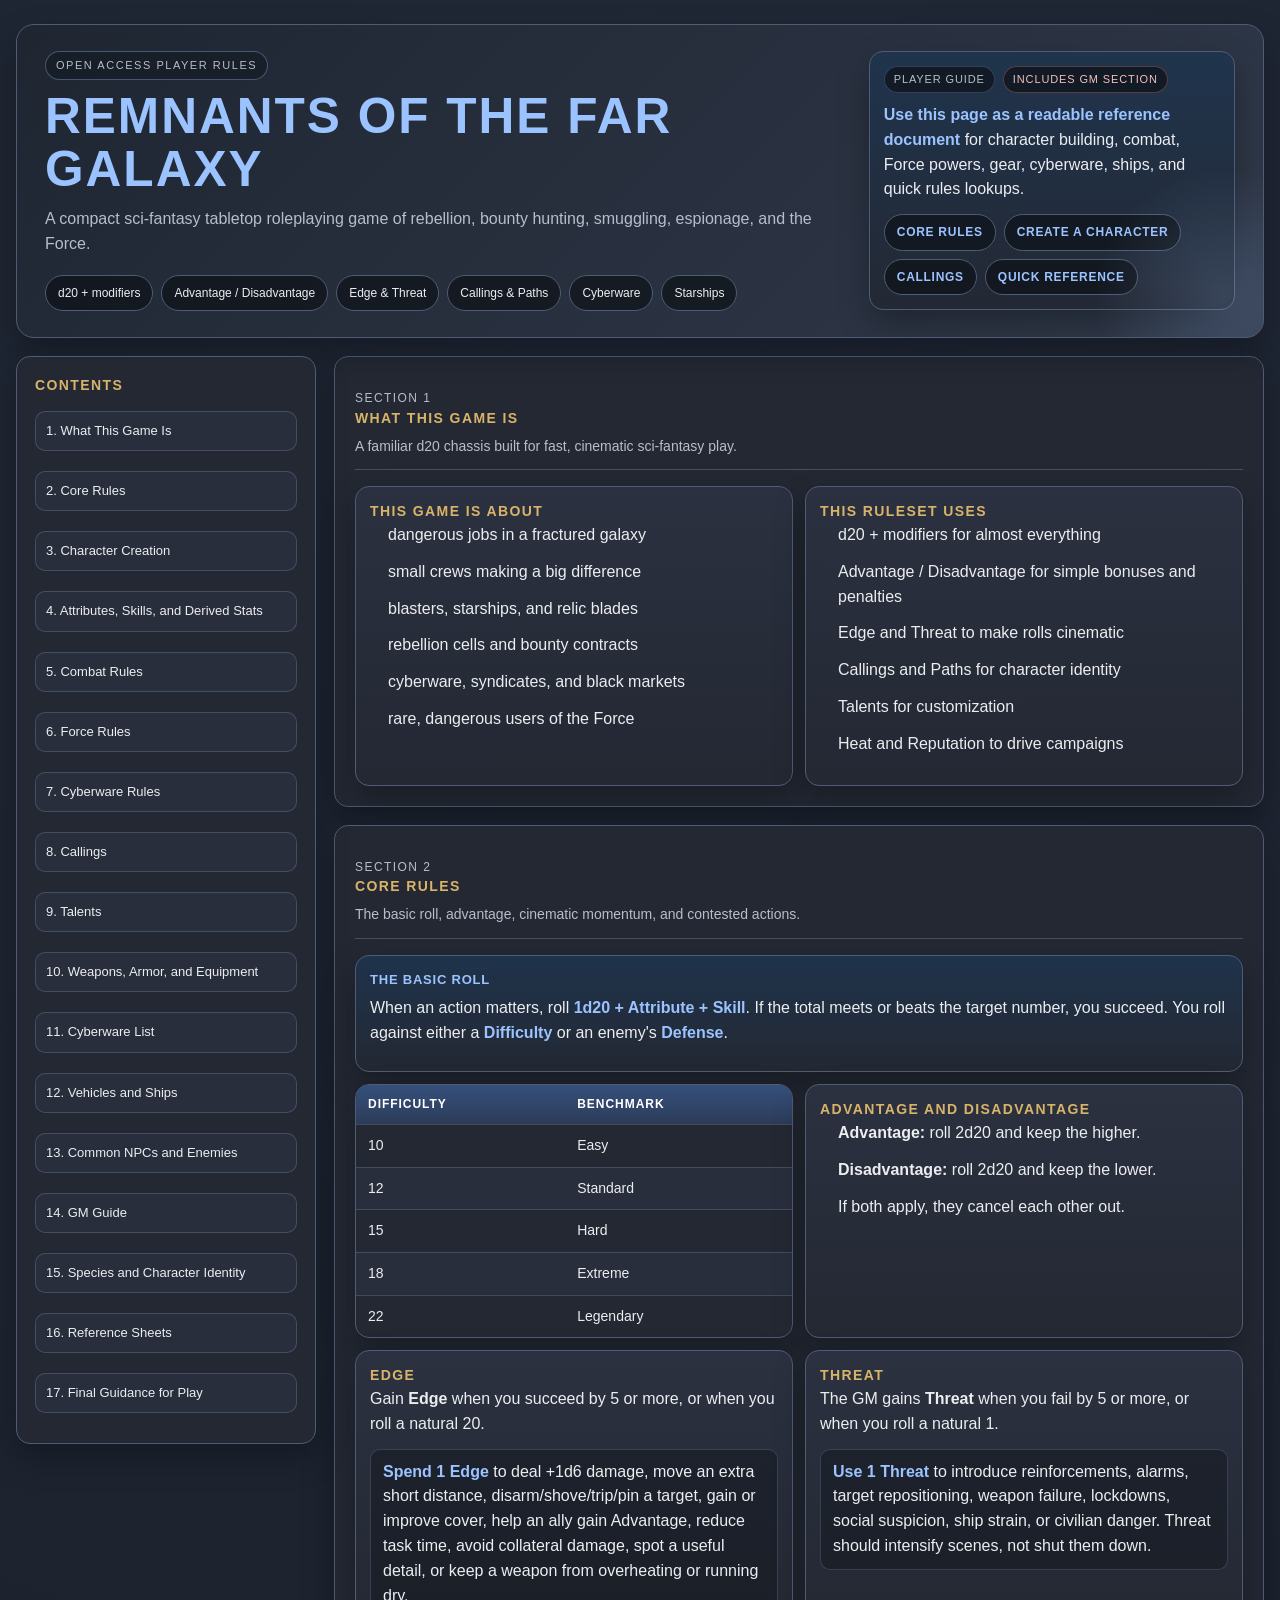
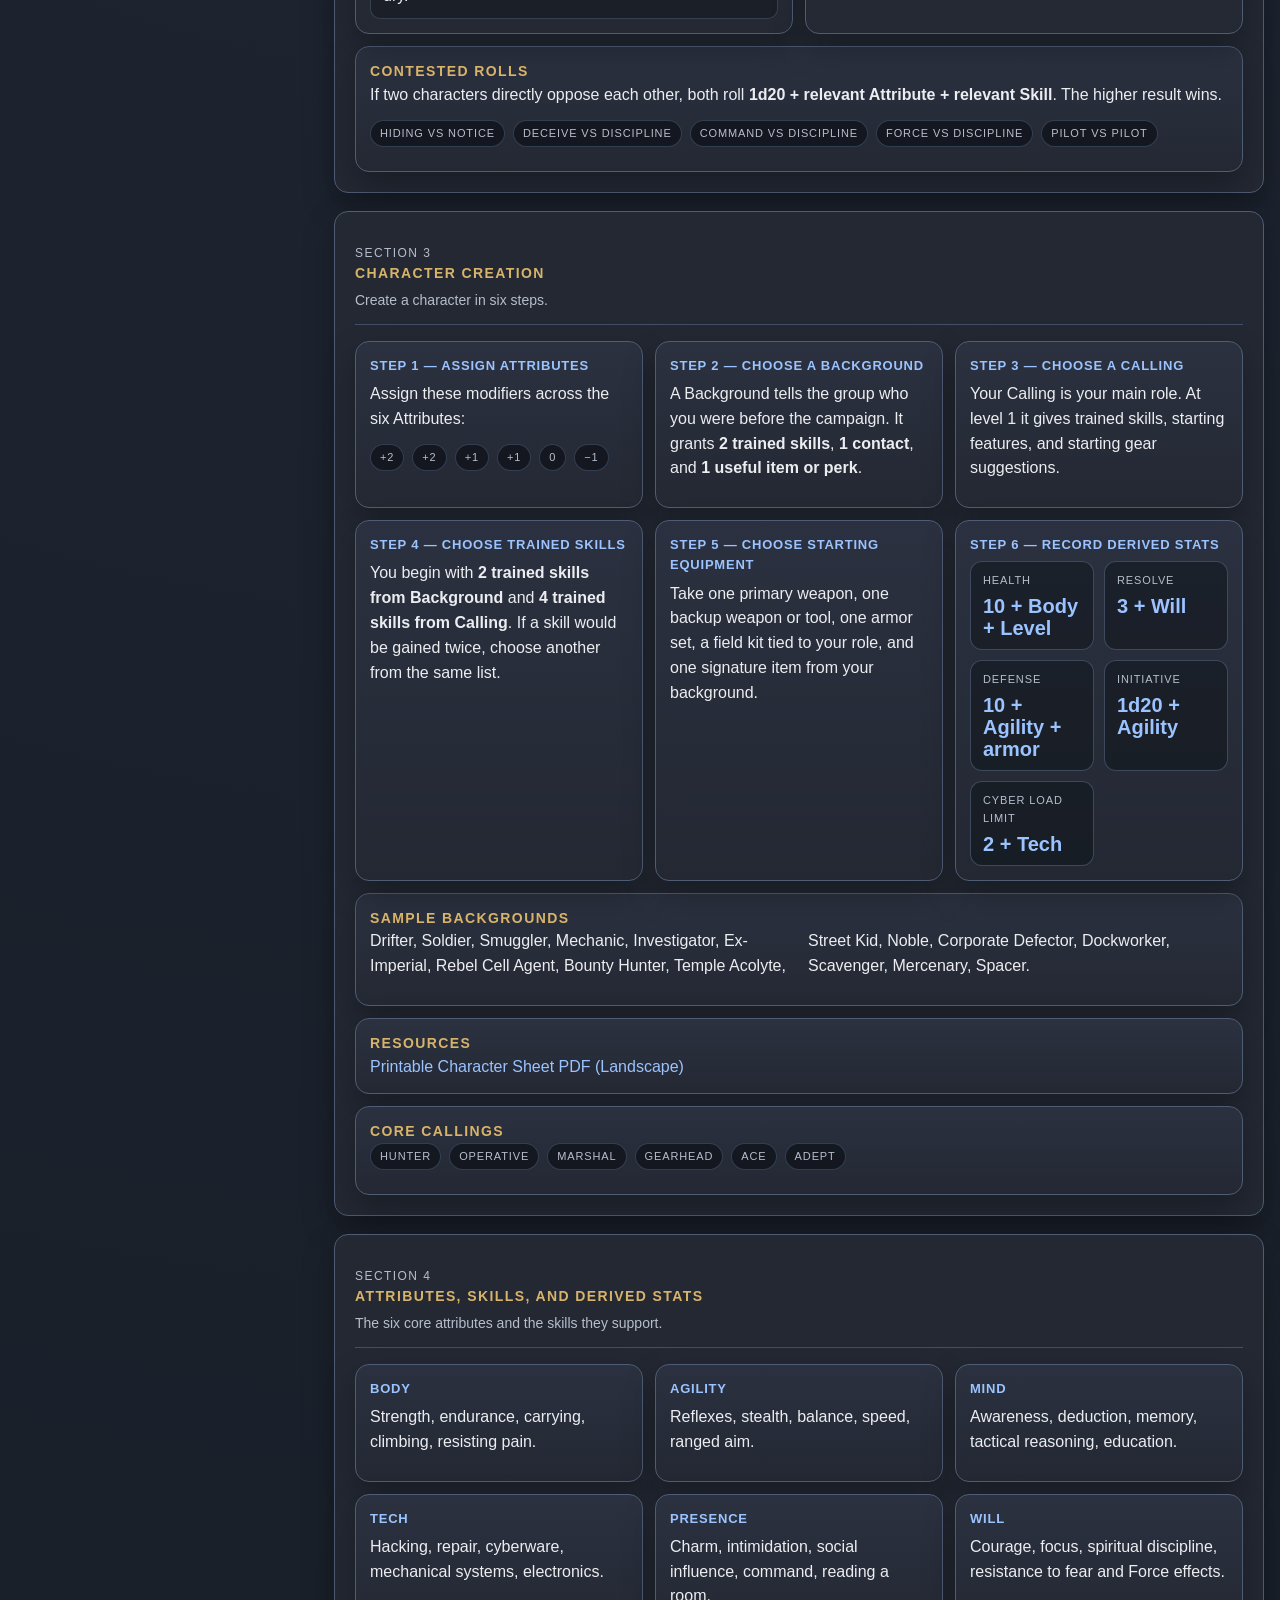
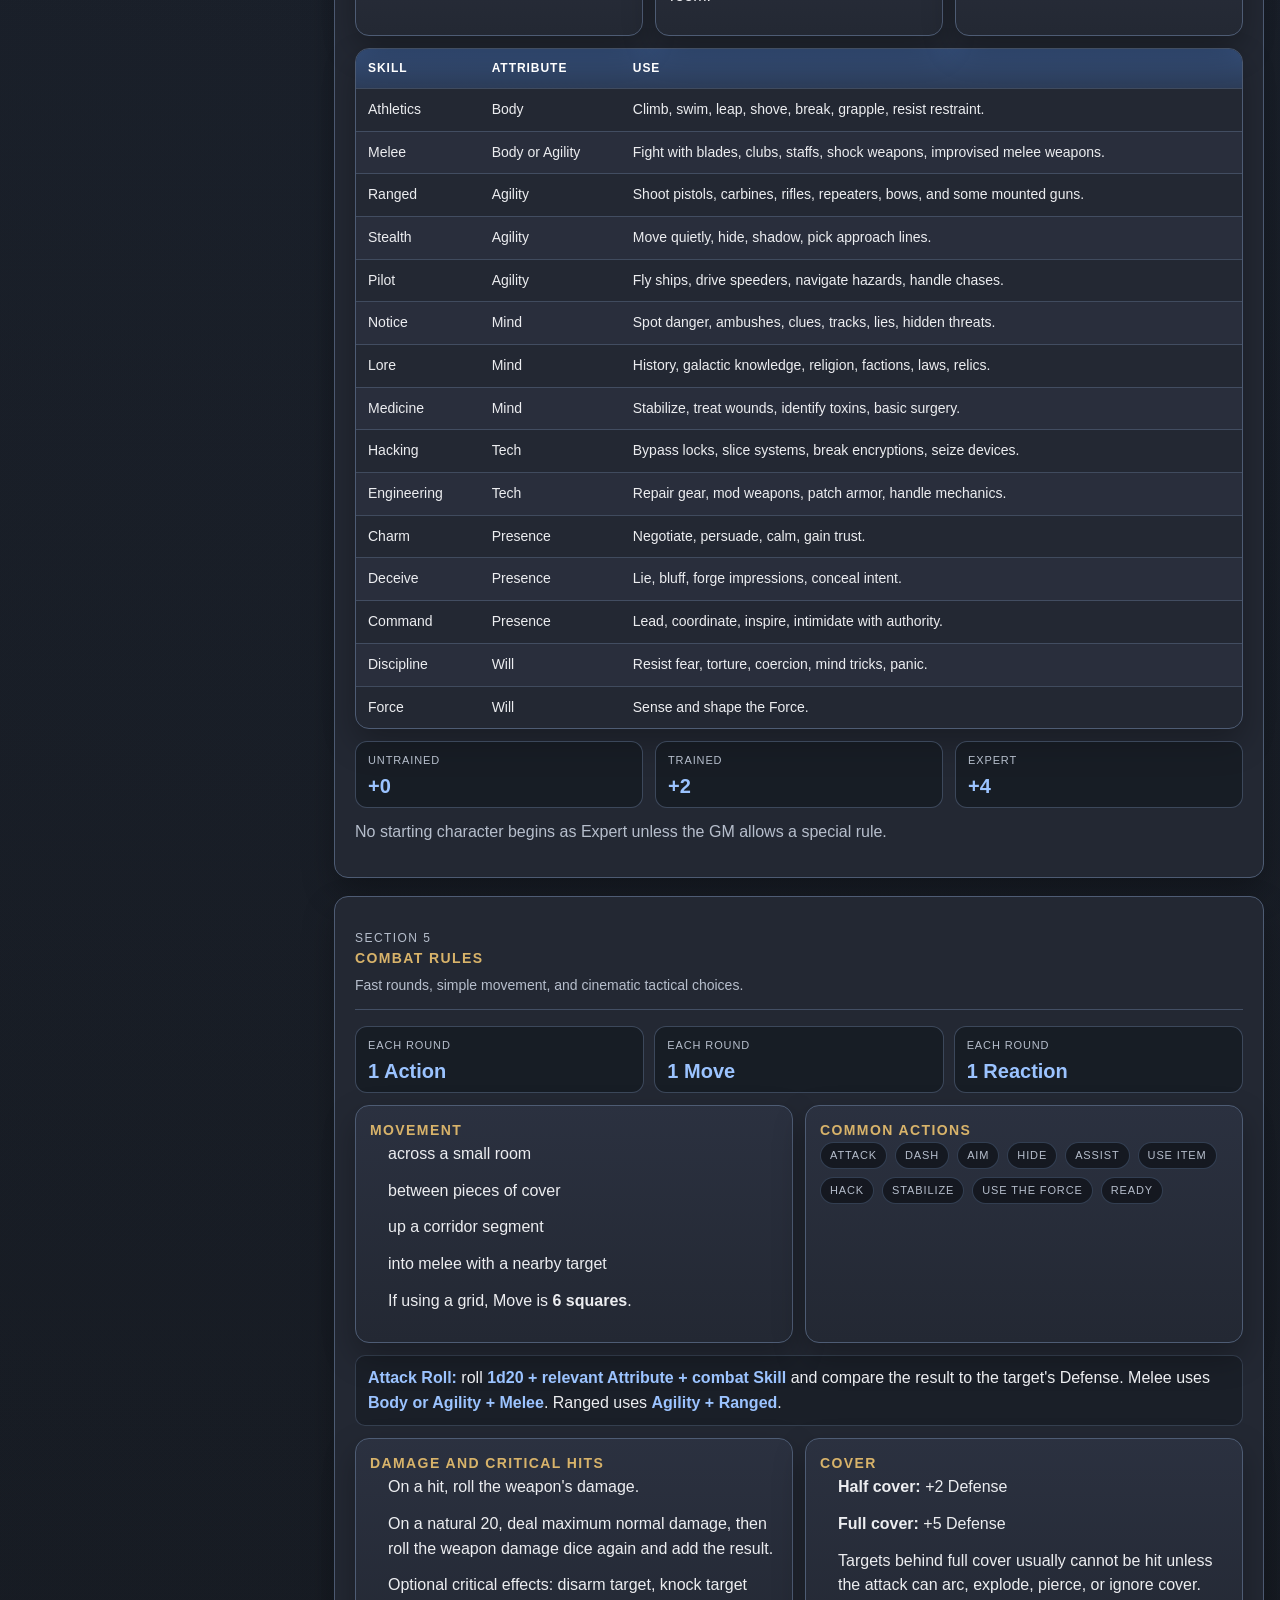
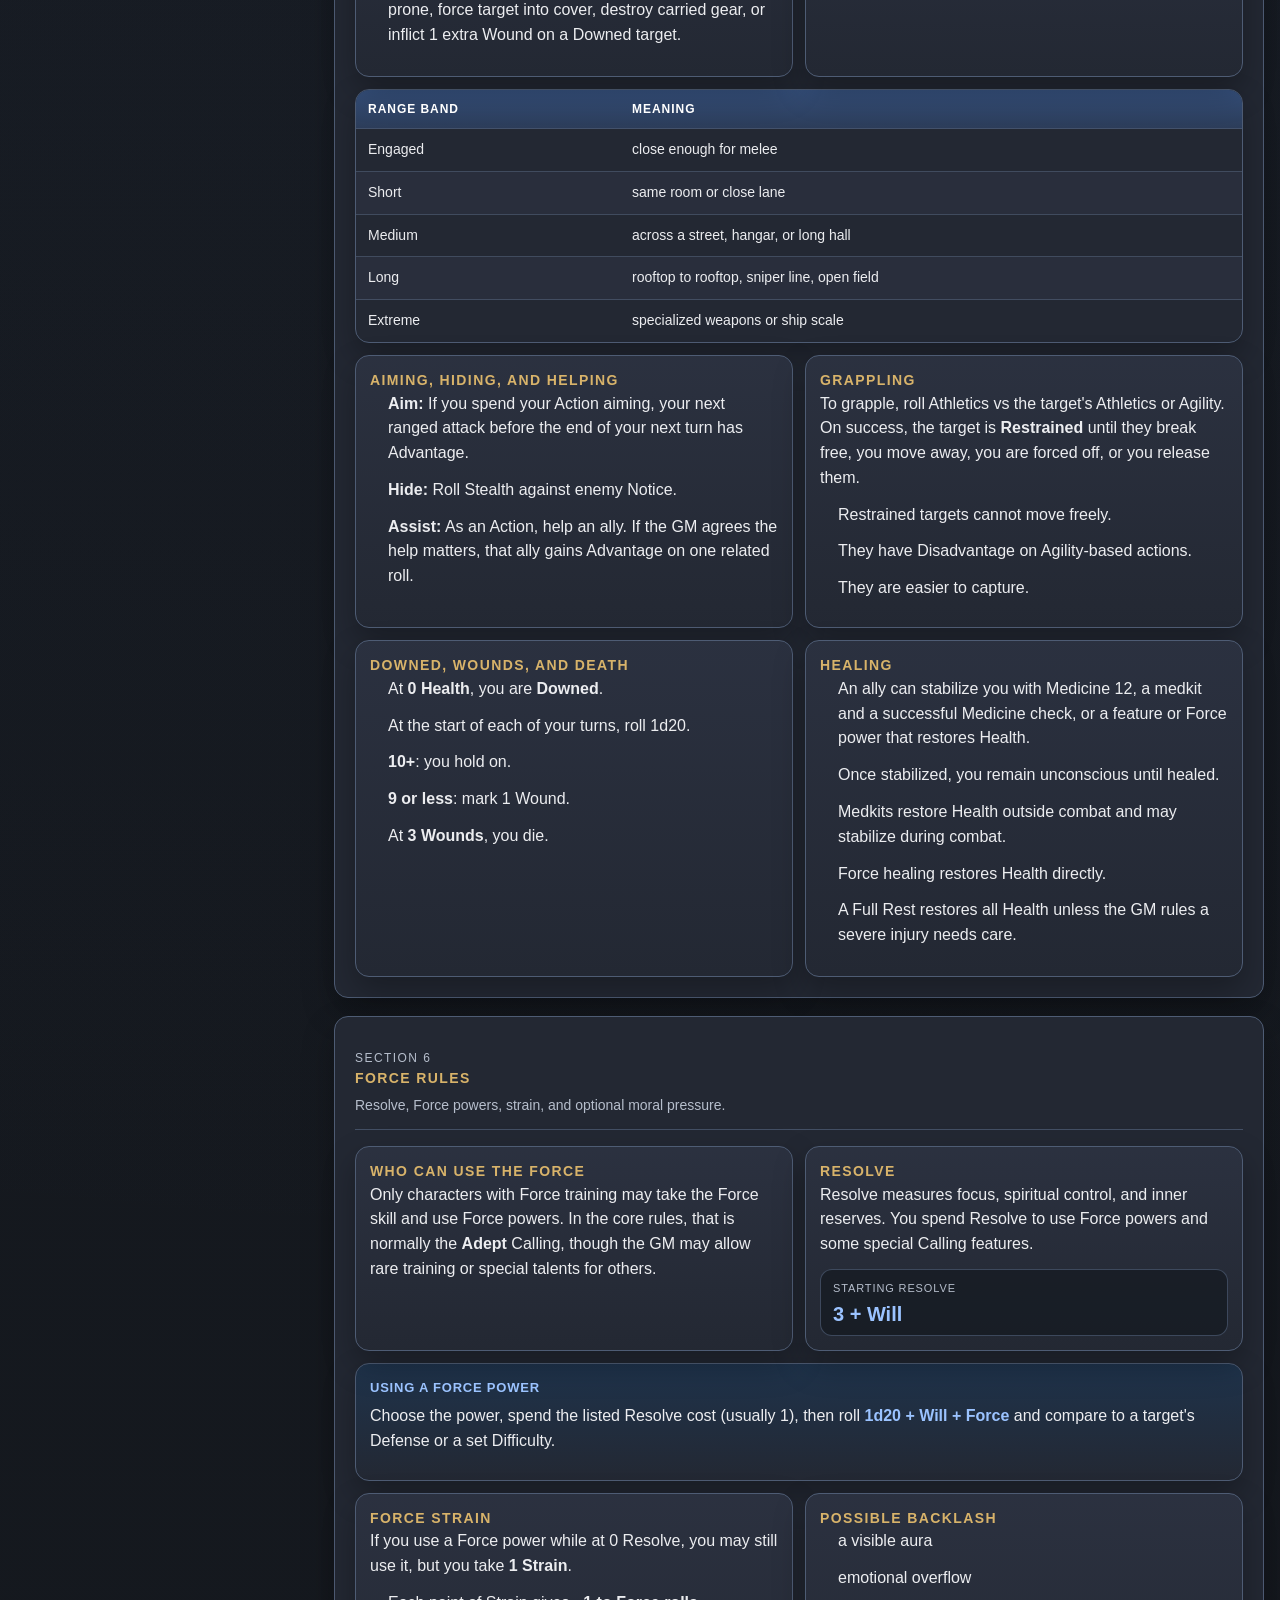
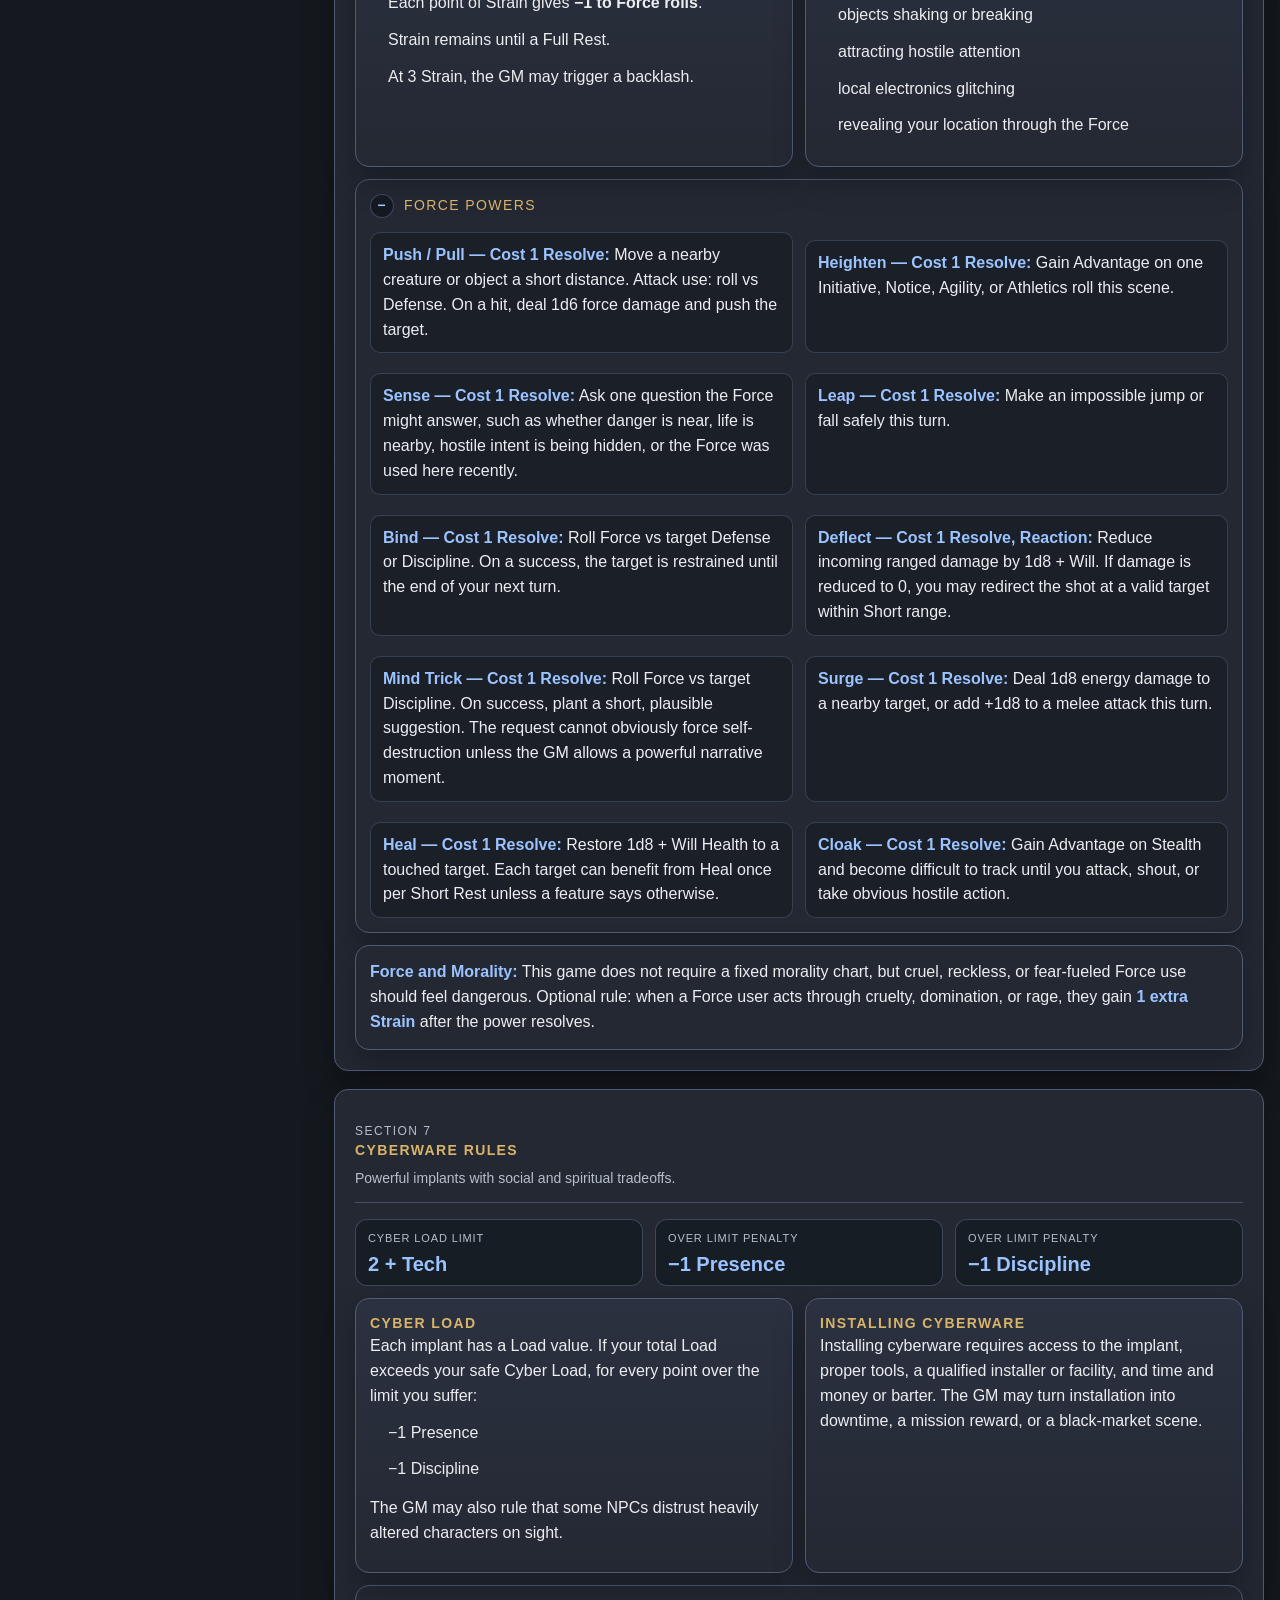
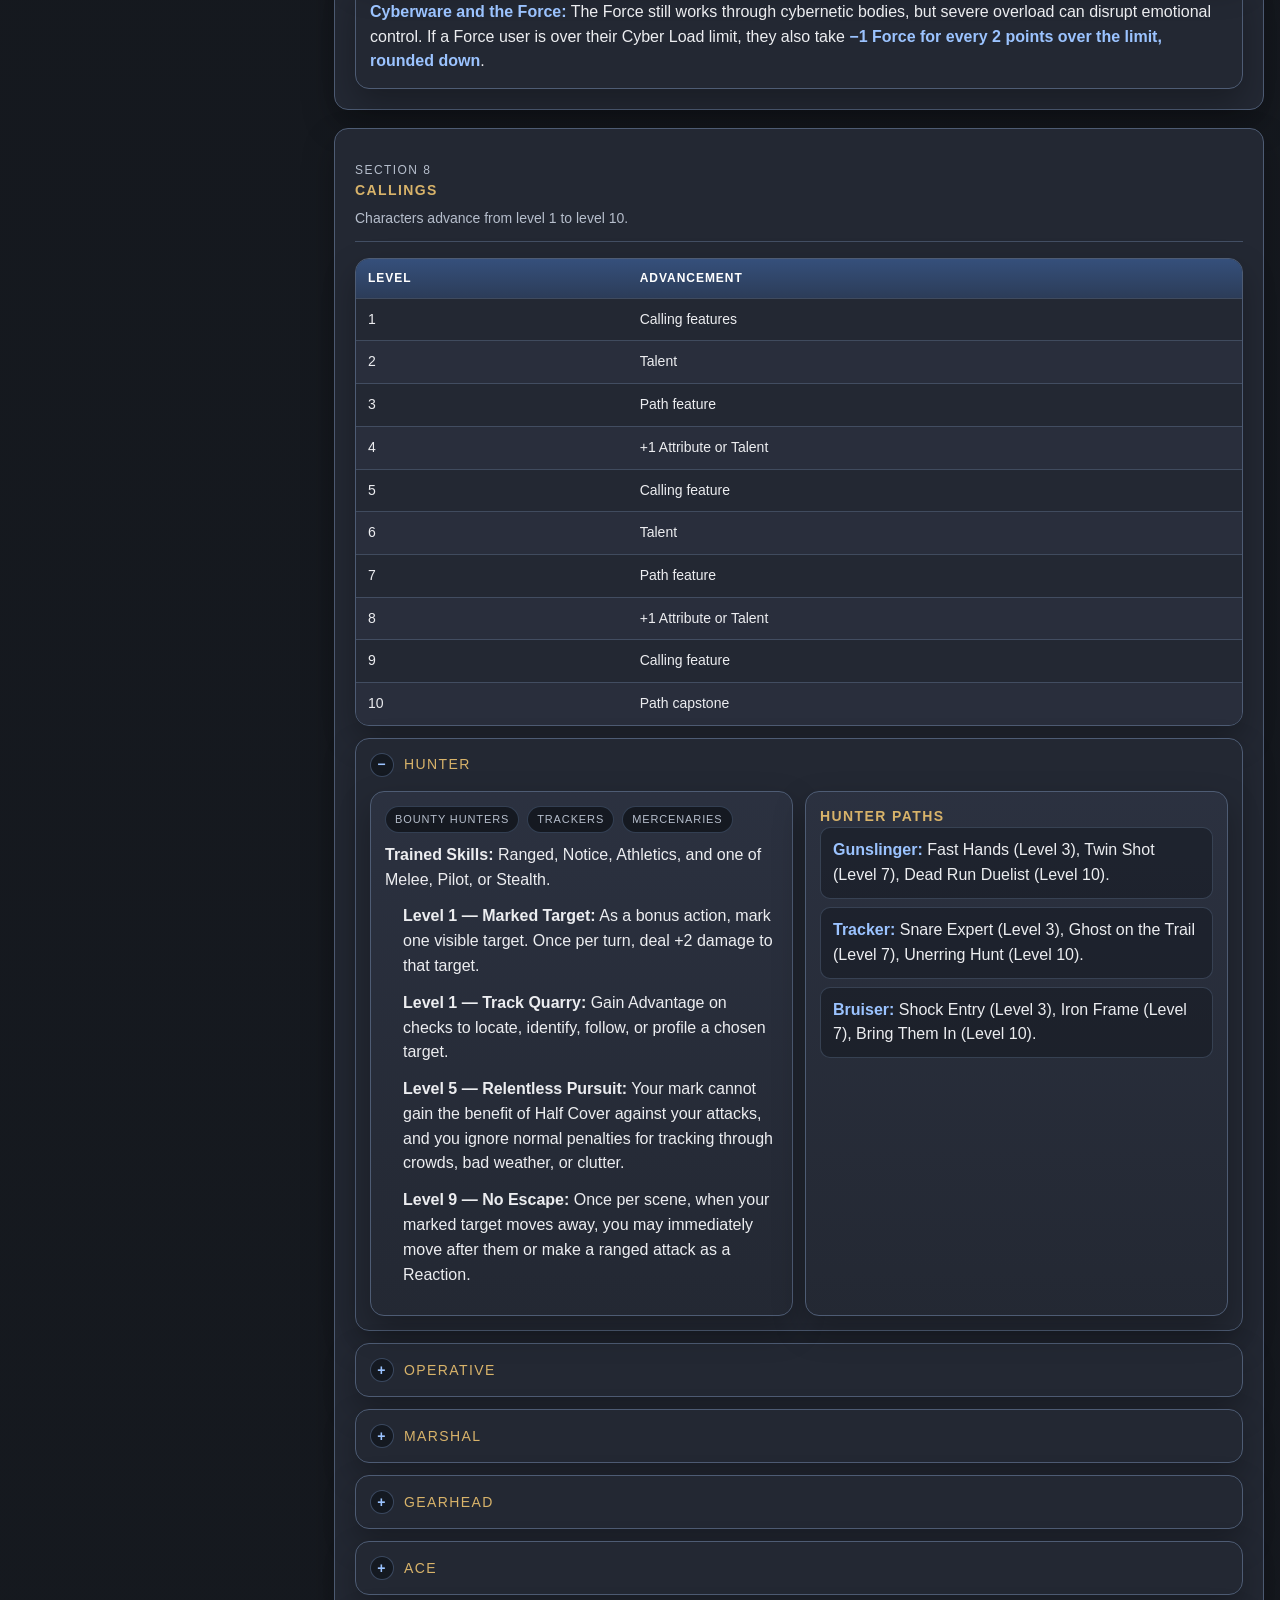
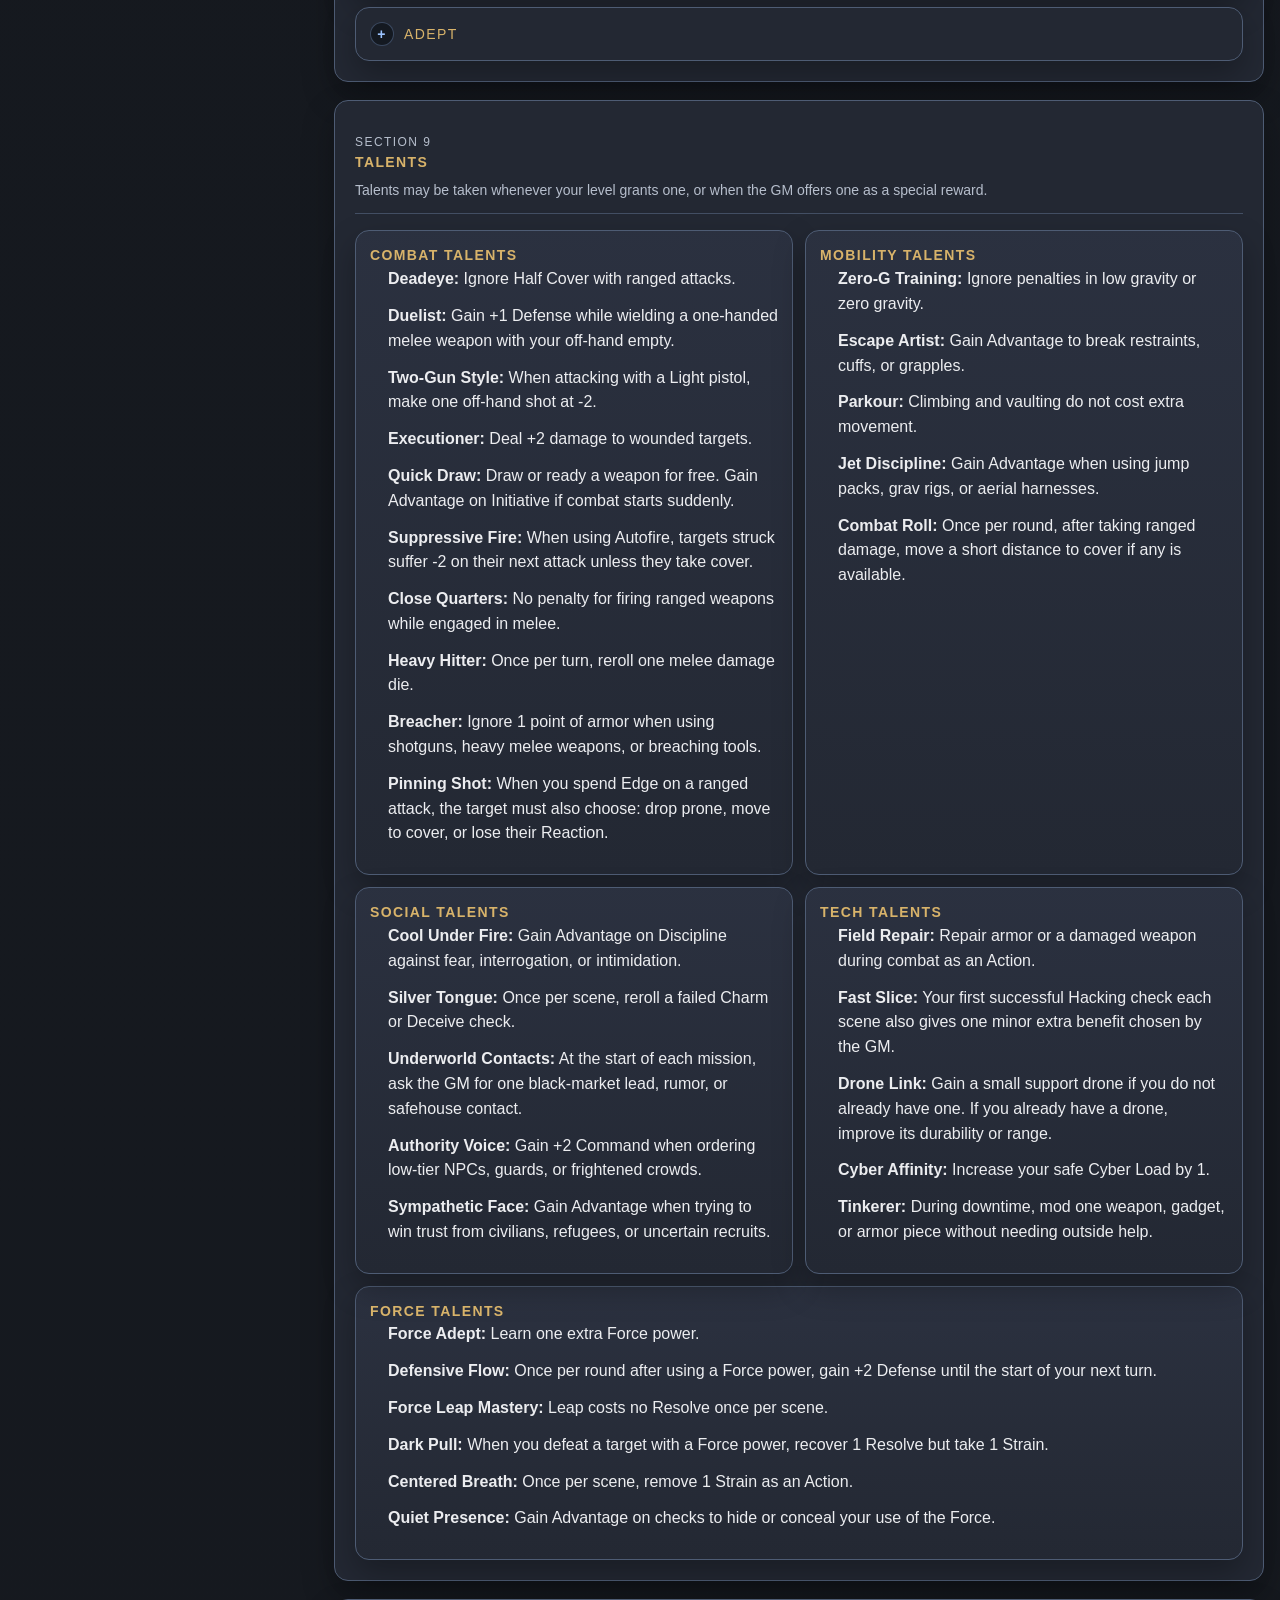
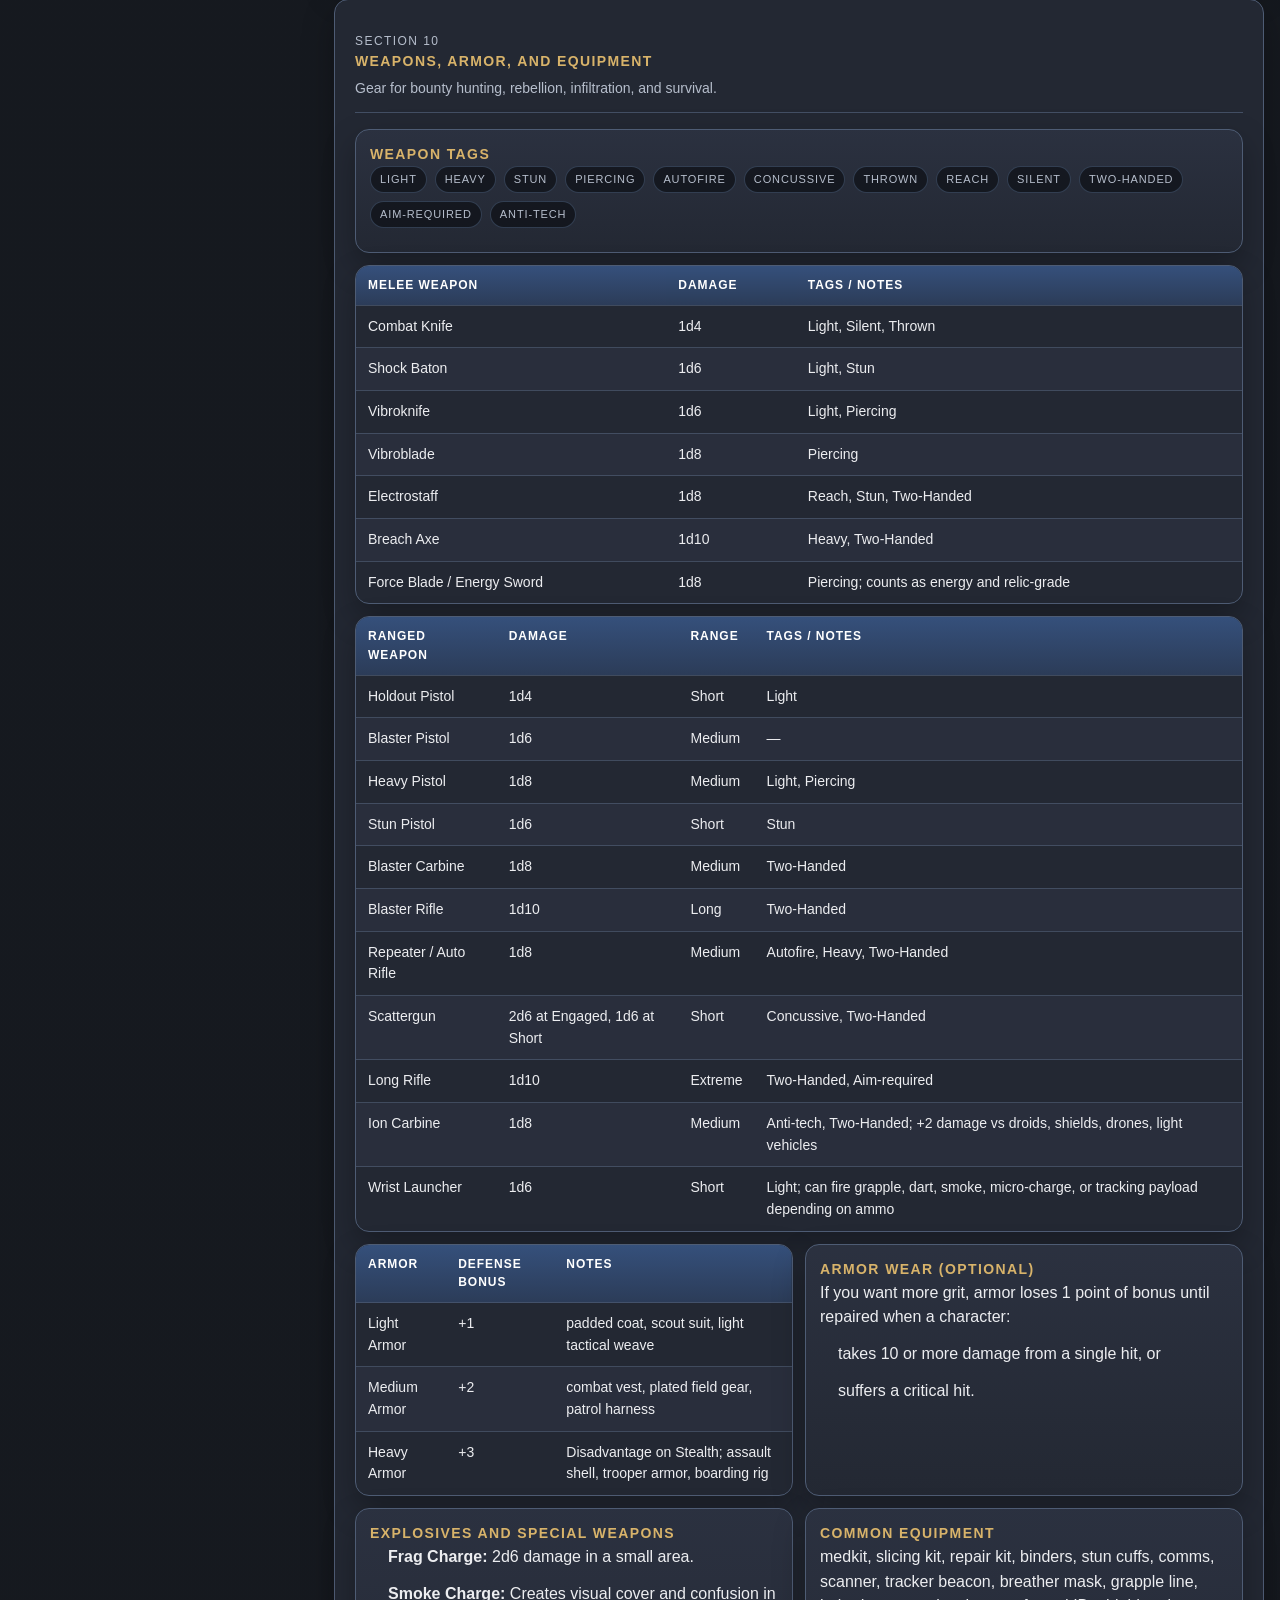
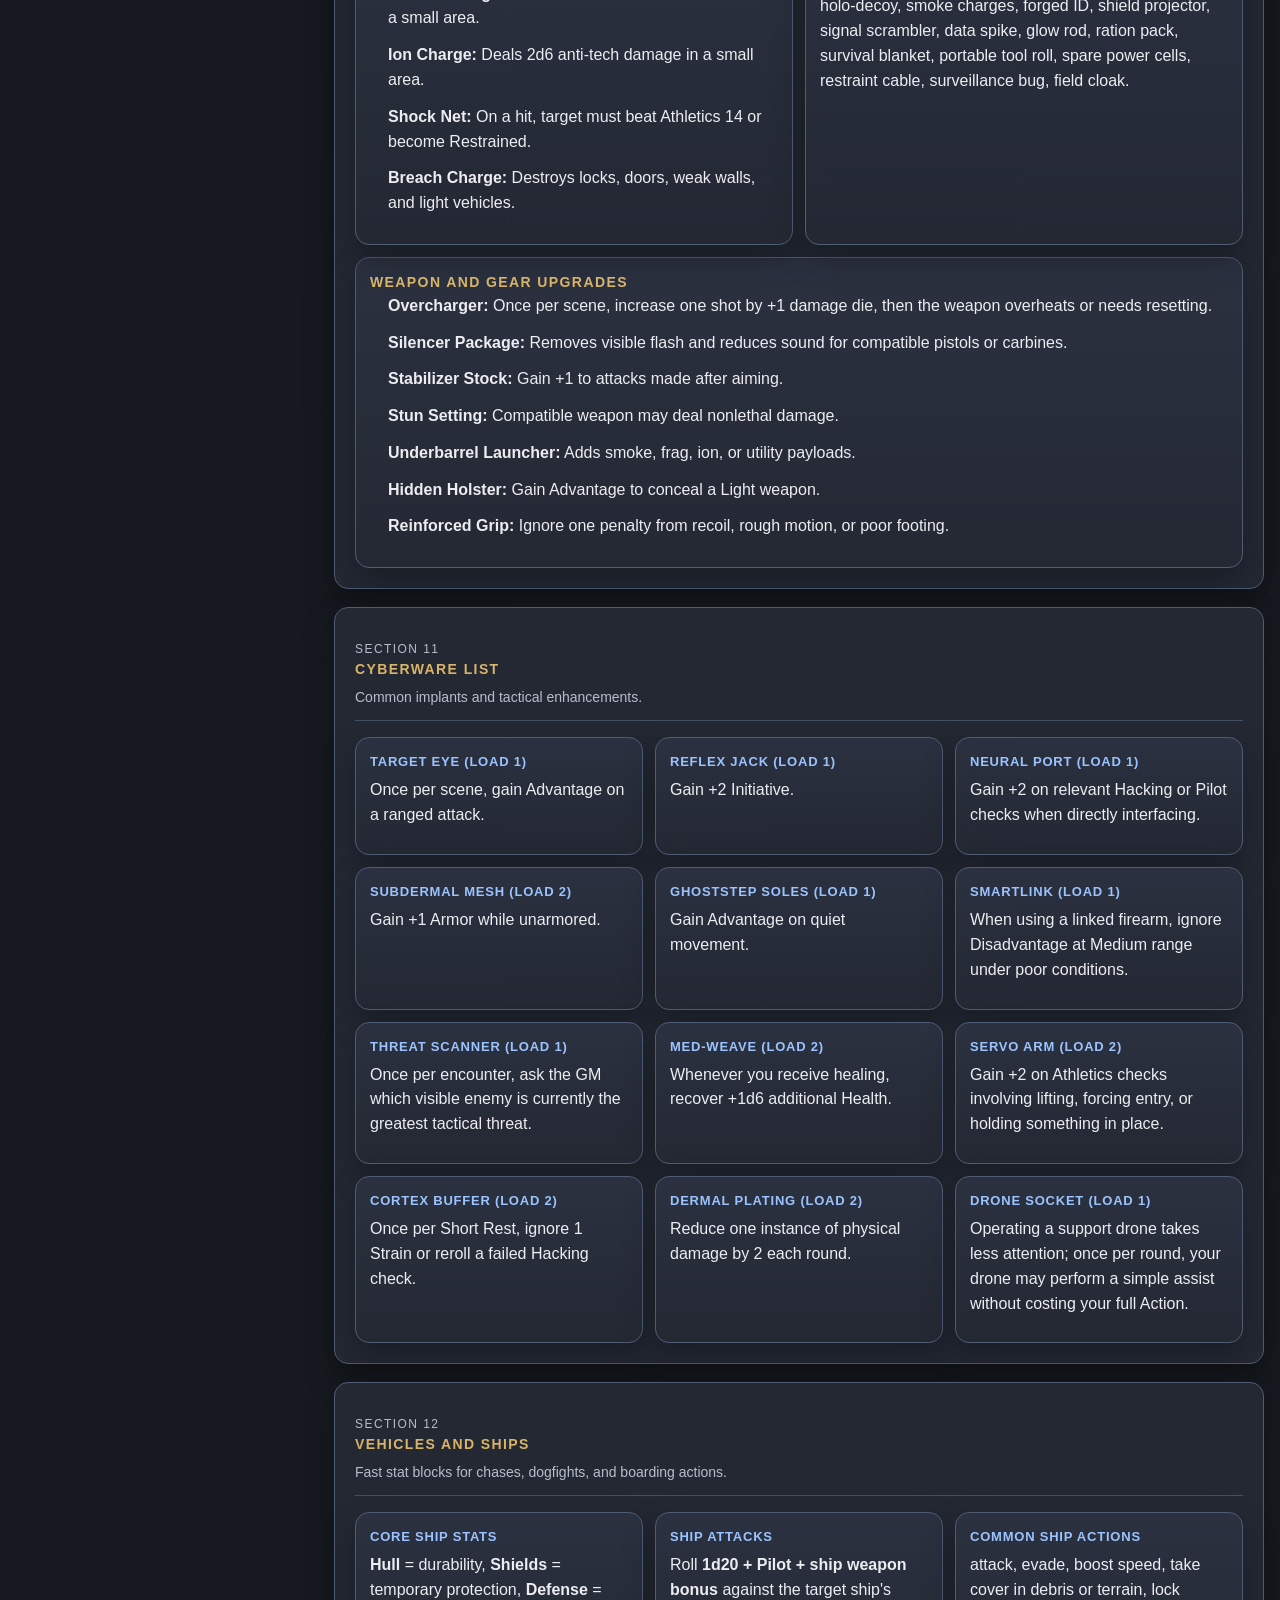
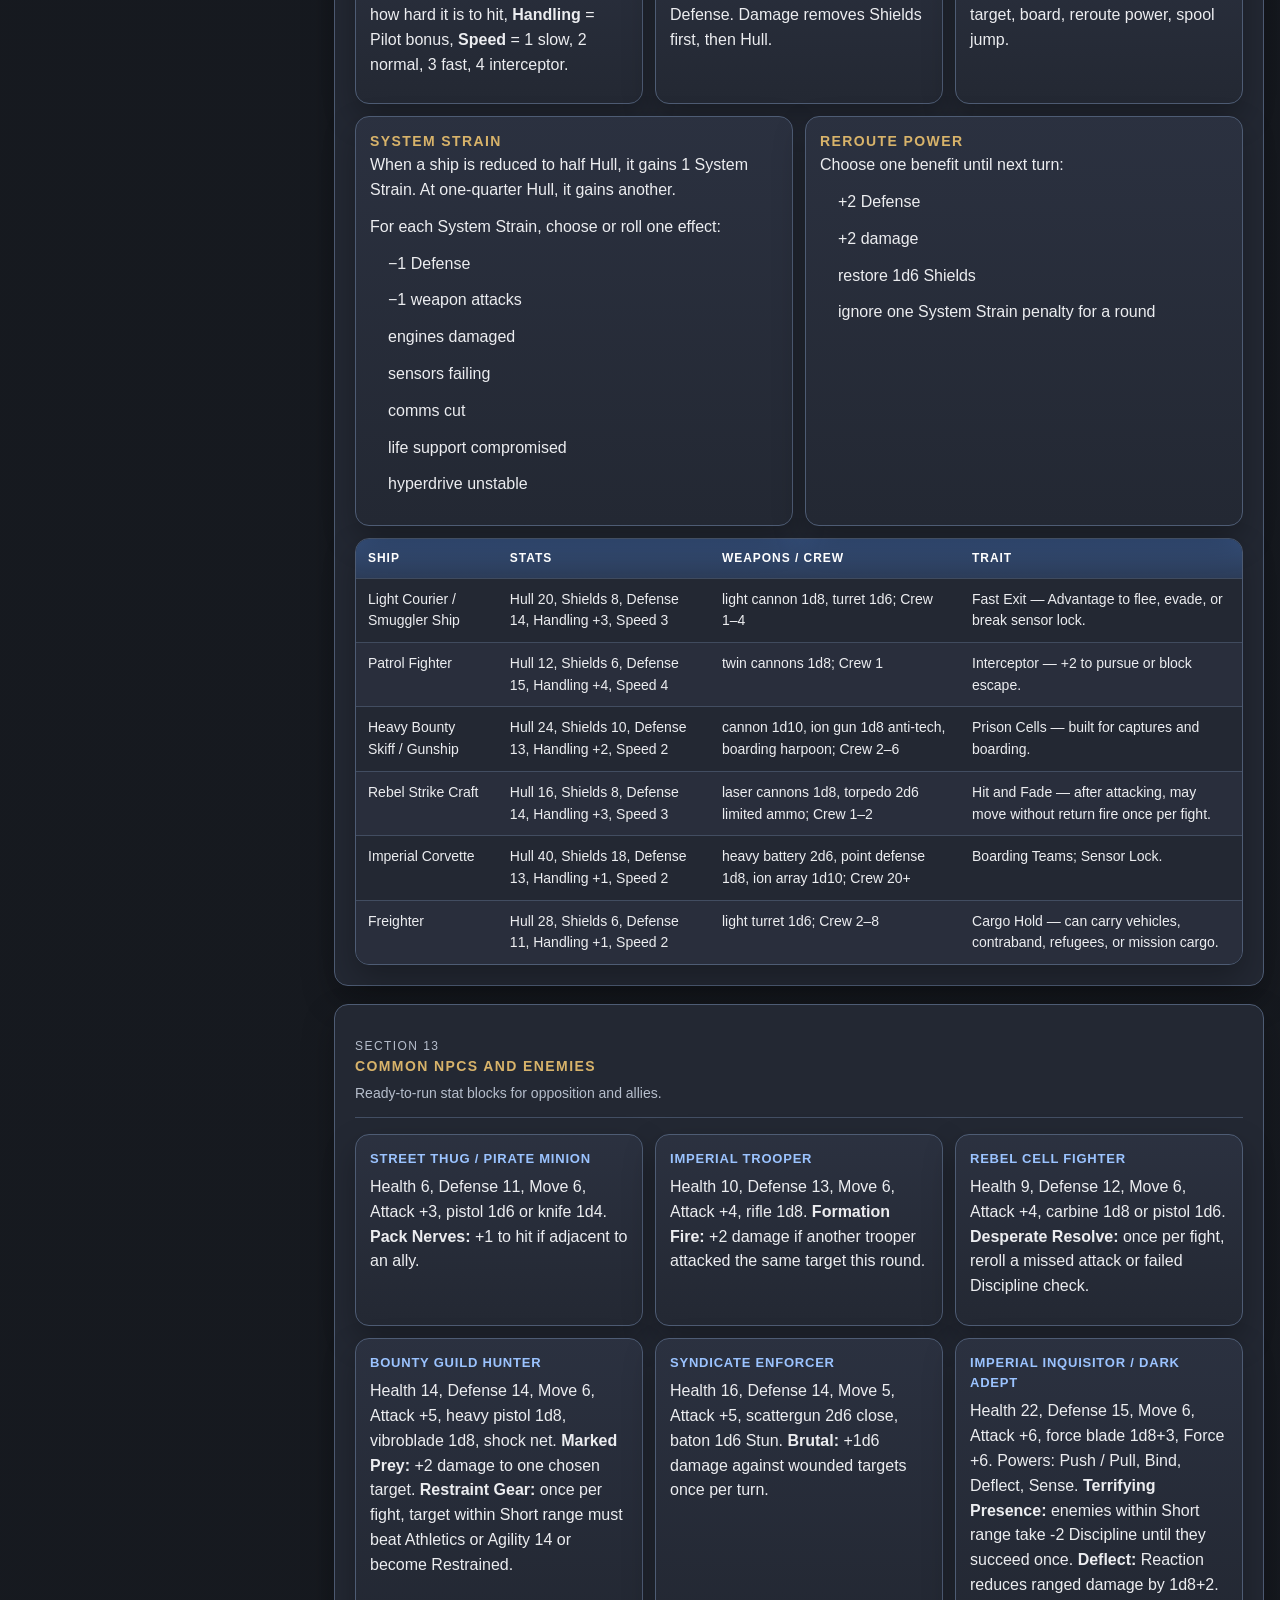
==== commit 98f999c3: "Repo" ====
--- a/website/index.html
+++ b/website/index.html
@@ -657,6 +657,11 @@
                 </div>
 
                 <div class="card" style="margin-top:12px;">
+                    <h3 class="mini-title">Resources</h3>
+                    <a href="/website/rtfg_google_docs_printable.pdf" download>Printable Character Sheet PDF (Landscape)</a>
+                </div>
+
+                <div class="card" style="margin-top:12px;">
                     <h3 class="mini-title">Core Callings</h3>
                     <div class="tag-row">
                         <span class="tag">Hunter</span>
